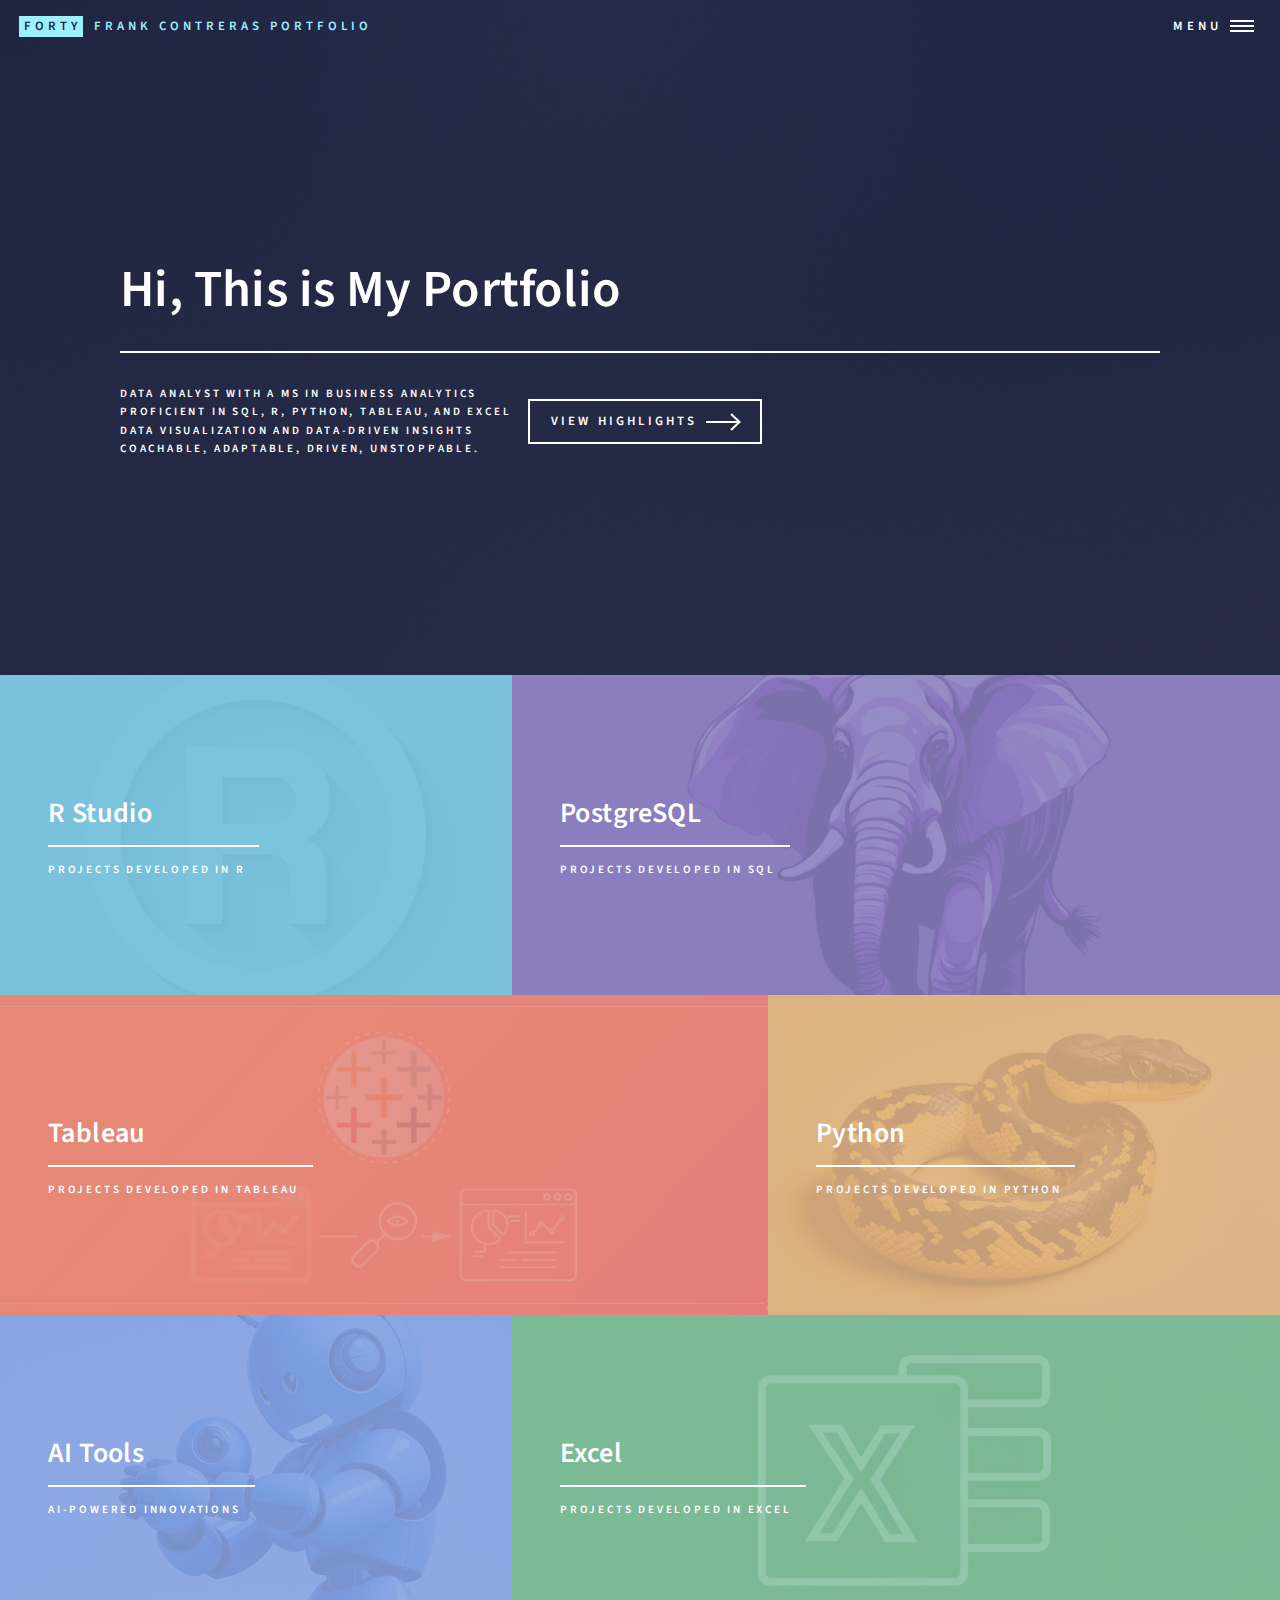
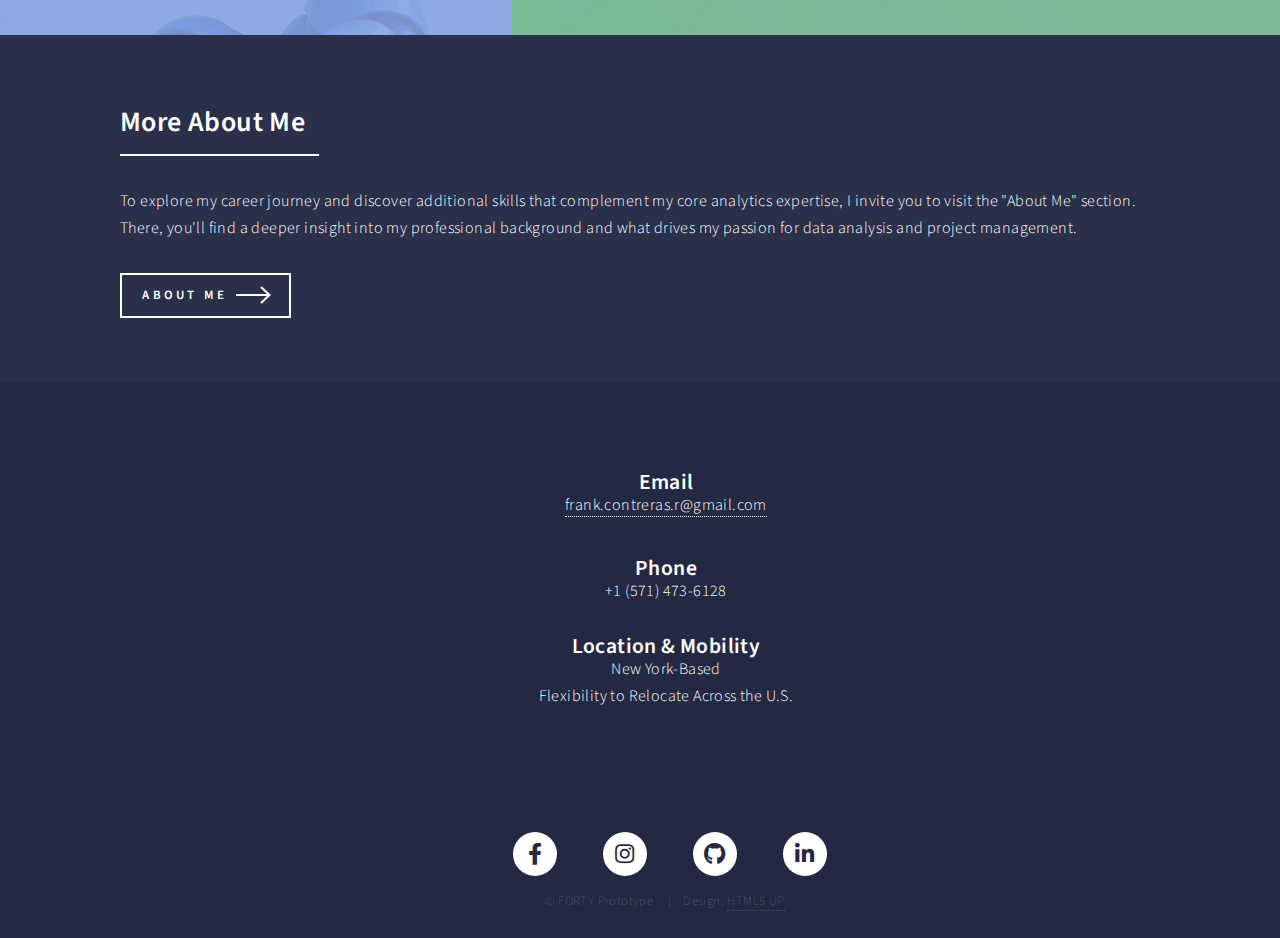
==== index.html @ 49989ccb "Add files via upload" ====
<!DOCTYPE HTML>
<!--
	Forty by HTML5 UP
	html5up.net | @ajlkn
	Free for personal and commercial use under the CCA 3.0 license (html5up.net/license)
-->
<html>
	<head>
		<title>Forty by HTML5 UP</title>
		<meta charset="utf-8" />
		<meta name="viewport" content="width=device-width, initial-scale=1, user-scalable=no" />
		<link rel="stylesheet" href="assets/css/main.css" />
		<noscript><link rel="stylesheet" href="assets/css/noscript.css" /></noscript>
	</head>
	<body class="is-preload">

		<!-- Wrapper -->
			<div id="wrapper">

				<!-- Header -->
					<header id="header" class="alt">
						<a href="index.html" class="logo"><strong>Forty</strong> <span>Frank Contreras Portfolio</span></a>
						<nav>
							<a href="#menu">Menu</a>
						</nav>
					</header>

				<!-- Menu -->
					<nav id="menu">
						<ul class="links">
							<li><a href="index.html">Home</a></li>
							<li><a href="generic.html">About Me</a></li>							
						</ul>
						<ul class="actions stacked">
							<li><a href="https://www.linkedin.com/in/frankcontrerasramos/details/certifications/" class="button primary fit">Explore Certifications</a></li>
							<li><a href="https://waykitech.com/" class="button fit">Consulting Services</a></li>
							
						</ul>
					</nav>

				<!-- Banner -->
					<section id="banner" class="major">
						<div class="inner">
							<header class="major">
								<h1>Hi, This is My Portfolio</h1>
							</header>
							<div class="content">
								<p> Data Analyst with a MS in Business Analytics<br />
									Proficient in SQL, R, Python, Tableau, and Excel<br />
									Data visualization and data-driven insights<br />
									Coachable, adaptable, driven, unstoppable.</p>
								<ul class="actions">
									<li><a href="#one" class="button next scrolly">View Highlights</a></li>
								</ul>
							</div>
						</div>
					</section>

				<!-- Main -->
					<div id="main">

						<!-- One -->
							<section id="one" class="tiles">
								
								<article>
									<span class="image">
										<img src="images/Rbanner.jpg" alt="" />
									</span>
									<header class="major">
										<h3><a href="landing.html" class="link">R Studio</a></h3>
										<p>Projects Developed in R</p>
									</header>
									
								</article>
								
								<article>
									<span class="image">
										<img src="images/Postgresql.jpg" alt="" />
									</span>
									<header class="major">
										<h3><a href="landing2.html" class="link">PostgreSQL</a></h3>
										<p>Projects Developed in SQL</p>
									</header>
									
								</article>
								<article>
									<span class="image">
										<img src="images/Tableau.jpg" alt="" />
									</span>
									<header class="major">
										<h3><a href="landing3.html" class="link">Tableau</a></h3>
										<p>Projects Developed in Tableau</p>
									</header>
									
								</article>
								<article>
									<span class="image">
										<img src="images/Python.jpg" alt="" />
									</span>
									<header class="major">
										<h3><a href="landing4.html" class="link">Python</a></h3>
										<p>Projects Developed in Python</p>
									</header>
									
								</article>
								<article>
									<span class="image">
										<img src="images/Ai.jpg" alt="" />
									</span>
									<header class="major">
										<h3><a href="landing5.html" class="link">AI Tools</a></h3>
										<p>AI-Powered Innovations</p>
									</header>
									
								</article>
								<article>
									<span class="image">
										<img src="images/Excel.jpg" alt="" />
									</span>
									<header class="major">
										<h3><a href="landing6.html" class="link">Excel</a></h3>
										<p>Projects Developed in Excel</p>
									</header>
									
								</article>
							</section>

						<!-- Two -->
							<section id="two">
								<div class="inner">
									<header class="major">
										<h2>More About Me</h2>
									</header>
									<p>To explore my career journey and discover additional skills that complement my core analytics expertise, I invite you to visit the "About Me" section. There, you'll find a deeper insight into my professional background and what drives my passion for data analysis and project management.</p>
									<ul class="actions">
										<li><a href="generic.html" class="button next">About Me</a></li>
									</ul>
								</div>
							</section>

					</div>

				<!-- Contact -->
				<section class="split-container">
					<div class="contact-section">
						<section>
							<div class="contact-method">
								<h3>Email</h3>
								<a href="https://mail.google.com/mail/u/0/?tab=rm&ogbl#inbox?compose=CllgCJZdBjcpvDpJVfNhsmKxRScvFkNspFSQgtRFnPgzQWhGccGJBnQRvLmhJVtBPKSPDkTdZDV"target="_blank" rel="noopener noreferrer">frank.contreras.r@gmail.com</a>
							</div>
							
						</section>
						<section>
							<div class="contact-method">
								<h3>Phone</h3>
								<span>+1 (571) 473-6128</span>
							</div>
						</section>
						<section>
							<div class="contact-method">
								<h3>Location & Mobility</h3>
								<span>New York-Based<br /> Flexibility to Relocate Across the U.S.</span>
							</div>
						</section>
																	
					</div>
					<div class="footer-section">
						<!-- Footer -->
						<footer id="footer">
							<div class="inner">
								<ul class="icons">
									<li><a href="https://www.facebook.com/frank.contreras.927/" class="icon brands alt fa-facebook-f"><span class="label">Facebook</span></a></li>
									<li><a href="https://www.instagram.com/frank.contreras.927/" class="icon brands alt fa-instagram"><span class="label">Instagram</span></a></li>
									<li><a href="https://github.com/FrankCoRa" class="icon brands alt fa-github"><span class="label">GitHub</span></a></li>
									<li><a href="https://www.linkedin.com/in/frankcontrerasramos/" class="icon brands alt fa-linkedin-in"><span class="label">LinkedIn</span></a></li>
								</ul>
								<ul class="copyright">
									<li>&copy; FORTY Prototype</li>
									<li style="margin-right: -50px;">Design: <a href="https://html5up.net">HTML5 UP</a></li>
								</ul>
								
							</div>
						</footer>
					</div>
					
					<style>/* Container for contact info */
						.contact-section {
							display: flex;
							flex-direction: column;   /* Stack the sections vertically */
							justify-content: center;  /* Center the content vertically */
							align-items: center;      /* Center the content horizontally */
							height: 50vh;            /* Full viewport height for vertical centering */
							text-align: center;       /* Center text inside the sections */
						}
						
						/* Each contact method should have space and be centered */
						.contact-method {
							margin-bottom: 40px; /* Space between each contact method */
						}
						
						/* Optional styling for links */
						.contact-method a {
							text-decoration: none; /* Remove underline from links */
							color: #ffffff;           /* Black text for links, you can customize */
						}
						
						.contact-method span, .contact-method h3 {
							display: block;
							margin: -8px 0; /* Add some space between title and content */
						}
						/* Flexbox container for the footer */
						#footer .inner {
							display: flex;
							flex-direction: column;
							align-items: center;   /* Center align all content */
							justify-content: center;
						}
					
						.icons {
							list-style: none;
							display: flex;
							justify-content: center;   /* Ensure horizontal centering */
							align-items: center;       /* Ensure vertical alignment */
							gap: 30px;                 /* Adjust spacing between icons */
							padding: 0;
							margin: 0px auto;         /* Center horizontally within the container */
							position: relative;        /* Position the icons relative to its container */
							left: 30px;                /* Shift the icons 20px to the right */
						}		

						/* Individual list items (icons) */
						.icons li {
							display: inline-block;
							text-align: center;        /* Center the content inside each list item */
						}

						/* Styling for icons */
						.icons .icon {
							font-size: 22px;           /* Increase the icon size if desired */
						}
					
						/* Optional: Adjust the size of the entire footer section */
						.footer-section {
							text-align: center;
							padding: 0px 0;
							background-color: #242943; /* Optional: Add background color */
						}
					
						/* Styling for copyright text */
						.copyright {
							margin-top: 15px;
						}
					
						/* General reset for margins and padding */
						h3, a, span {
							margin: 0;
							padding: 0;
						}
					</style>
				</section>	
				
				
				

			</div>

		<!-- Scripts -->
			<script src="assets/js/jquery.min.js"></script>
			<script src="assets/js/jquery.scrolly.min.js"></script>
			<script src="assets/js/jquery.scrollex.min.js"></script>
			<script src="assets/js/browser.min.js"></script>
			<script src="assets/js/breakpoints.min.js"></script>
			<script src="assets/js/util.js"></script>
			<script src="assets/js/main.js"></script>

	</body>
</html>
---- assets/css/main.css ----
@import url(fontawesome-all.min.css);
@import url("https://fonts.googleapis.com/css?family=Source+Sans+Pro:300,300italic,600,600italic");

/*
	Forty by HTML5 UP
	html5up.net | @ajlkn
	Free for personal and commercial use under the CCA 3.0 license (html5up.net/license)
*/

html, body, div, span, applet, object,
iframe, h1, h2, h3, h4, h5, h6, p, blockquote,
pre, a, abbr, acronym, address, big, cite,
code, del, dfn, em, img, ins, kbd, q, s, samp,
small, strike, strong, sub, sup, tt, var, b,
u, i, center, dl, dt, dd, ol, ul, li, fieldset,
form, label, legend, table, caption, tbody,
tfoot, thead, tr, th, td, article, aside,
canvas, details, embed, figure, figcaption,
footer, header, hgroup, menu, nav, output, ruby,
section, summary, time, mark, audio, video {
	margin: 0;
	padding: 0;
	border: 0;
	font-size: 100%;
	font: inherit;
	vertical-align: baseline;}

article, aside, details, figcaption, figure,
footer, header, hgroup, menu, nav, section {
	display: block;}

body {
	line-height: 1;
}

ol, ul {
	list-style: none;
}

blockquote, q {
	quotes: none;
}

	blockquote:before, blockquote:after, q:before, q:after {
		content: '';
		content: none;
	}

table {
	border-collapse: collapse;
	border-spacing: 0;
}

body {
	-webkit-text-size-adjust: none;
}

mark {
	background-color: transparent;
	color: inherit;
}

input::-moz-focus-inner {
	border: 0;
	padding: 0;
}

input, select, textarea {
	-moz-appearance: none;
	-webkit-appearance: none;
	-ms-appearance: none;
	appearance: none;
}

/* Basic */

	@-ms-viewport {
		width: device-width;
	}

	body {
		-ms-overflow-style: scrollbar;
	}

	@media screen and (max-width: 480px) {

		html, body {
			min-width: 320px;
		}

	}

	html {
		box-sizing: border-box;
	}

	*, *:before, *:after {
		box-sizing: inherit;
	}

	body {
		background: #242943;
	}

		body.is-preload *, body.is-preload *:before, body.is-preload *:after {
			-moz-animation: none !important;
			-webkit-animation: none !important;
			-ms-animation: none !important;
			animation: none !important;
			-moz-transition: none !important;
			-webkit-transition: none !important;
			-ms-transition: none !important;
			transition: none !important;
		}

/* Type */

	body, input, select, textarea {
		color: #ffffff;
		font-family: "Source Sans Pro", Helvetica, sans-serif;
		font-size: 17pt;
		font-weight: 300;
		letter-spacing: 0.025em;
		line-height: 1.65;
	}

		@media screen and (max-width: 1680px) {

			body, input, select, textarea {
				font-size: 14pt;
			}

		}

		@media screen and (max-width: 1280px) {

			body, input, select, textarea {
				font-size: 12pt;
			}

		}

		@media screen and (max-width: 360px) {

			body, input, select, textarea {
				font-size: 11pt;
			}

		}

	a {
		-moz-transition: color 0.2s ease-in-out, border-bottom-color 0.2s ease-in-out;
		-webkit-transition: color 0.2s ease-in-out, border-bottom-color 0.2s ease-in-out;
		-ms-transition: color 0.2s ease-in-out, border-bottom-color 0.2s ease-in-out;
		transition: color 0.2s ease-in-out, border-bottom-color 0.2s ease-in-out;
		border-bottom: dotted 1px;
		color: inherit;
		text-decoration: none;
	}

		a:hover {
			border-bottom-color: transparent;
			color: #9bf1ff !important;
		}

		a:active {
			color: #53e3fb !important;
		}

	strong, b {
		color: #ffffff;
		font-weight: 600;
	}

	em, i {
		font-style: italic;
	}

	p {
		margin: 0 0 2em 0;
	}

	h1, h2, h3, h4, h5, h6 {
		color: #ffffff;
		font-weight: 600;
		line-height: 1.65;
		margin: 0 0 1em 0;
	}

		h1 a, h2 a, h3 a, h4 a, h5 a, h6 a {
			color: inherit;
			border-bottom: 0;
		}

	h1 {
		font-size: 2.5em;
	}

	h2 {
		font-size: 1.75em;
	}

	h3 {
		font-size: 1.35em;
	}

	h4 {
		font-size: 1.1em;
	}

	h5 {
		font-size: 0.9em;
	}

	h6 {
		font-size: 0.7em;
	}

	@media screen and (max-width: 736px) {

		h1 {
			font-size: 2em;
		}

		h2 {
			font-size: 1.5em;
		}

		h3 {
			font-size: 1.25em;
		}

	}

	sub {
		font-size: 0.8em;
		position: relative;
		top: 0.5em;
	}

	sup {
		font-size: 0.8em;
		position: relative;
		top: -0.5em;
	}

	blockquote {
		border-left: solid 4px rgba(212, 212, 255, 0.1);
		font-style: italic;
		margin: 0 0 2em 0;
		padding: 0.5em 0 0.5em 2em;
	}

	code {
		background: rgba(212, 212, 255, 0.035);
		font-family: "Courier New", monospace;
		font-size: 0.9em;
		margin: 0 0.25em;
		padding: 0.25em 0.65em;
	}

	pre {
		-webkit-overflow-scrolling: touch;
		font-family: "Courier New", monospace;
		font-size: 0.9em;
		margin: 0 0 2em 0;
	}

		pre code {
			display: block;
			line-height: 1.75;
			padding: 1em 1.5em;
			overflow-x: auto;
		}

	hr {
		border: 0;
		border-bottom: solid 1px rgba(212, 212, 255, 0.1);
		margin: 2em 0;
	}

		hr.major {
			margin: 3em 0;
		}

	.align-left {
		text-align: left;
	}

	.align-center {
		text-align: center;
	}

	.align-right {
		text-align: right;
	}

/* Row */

	.row {
		display: flex;
		flex-wrap: wrap;
		box-sizing: border-box;
		align-items: stretch;
	}

		.row > * {
			box-sizing: border-box;
		}

		.row.gtr-uniform > * > :last-child {
			margin-bottom: 0;
		}

		.row.aln-left {
			justify-content: flex-start;
		}

		.row.aln-center {
			justify-content: center;
		}

		.row.aln-right {
			justify-content: flex-end;
		}

		.row.aln-top {
			align-items: flex-start;
		}

		.row.aln-middle {
			align-items: center;
		}

		.row.aln-bottom {
			align-items: flex-end;
		}

		.row > .imp {
			order: -1;
		}

		.row > .col-1 {
			width: 8.33333%;
		}

		.row > .off-1 {
			margin-left: 8.33333%;
		}

		.row > .col-2 {
			width: 16.66667%;
		}

		.row > .off-2 {
			margin-left: 16.66667%;
		}

		.row > .col-3 {
			width: 25%;
		}

		.row > .off-3 {
			margin-left: 25%;
		}

		.row > .col-4 {
			width: 33.33333%;
		}

		.row > .off-4 {
			margin-left: 33.33333%;
		}

		.row > .col-5 {
			width: 41.66667%;
		}

		.row > .off-5 {
			margin-left: 41.66667%;
		}

		.row > .col-6 {
			width: 50%;
		}

		.row > .off-6 {
			margin-left: 50%;
		}

		.row > .col-7 {
			width: 58.33333%;
		}

		.row > .off-7 {
			margin-left: 58.33333%;
		}

		.row > .col-8 {
			width: 66.66667%;
		}

		.row > .off-8 {
			margin-left: 66.66667%;
		}

		.row > .col-9 {
			width: 75%;
		}

		.row > .off-9 {
			margin-left: 75%;
		}

		.row > .col-10 {
			width: 83.33333%;
		}

		.row > .off-10 {
			margin-left: 83.33333%;
		}

		.row > .col-11 {
			width: 91.66667%;
		}

		.row > .off-11 {
			margin-left: 91.66667%;
		}

		.row > .col-12 {
			width: 100%;
		}

		.row > .off-12 {
			margin-left: 100%;
		}

		.row.gtr-0 {
			margin-top: 0;
			margin-left: 0em;
		}

			.row.gtr-0 > * {
				padding: 0 0 0 0em;
			}

			.row.gtr-0.gtr-uniform {
				margin-top: 0em;
			}

				.row.gtr-0.gtr-uniform > * {
					padding-top: 0em;
				}

		.row.gtr-25 {
			margin-top: 0;
			margin-left: -0.5em;
		}

			.row.gtr-25 > * {
				padding: 0 0 0 0.5em;
			}

			.row.gtr-25.gtr-uniform {
				margin-top: -0.5em;
			}

				.row.gtr-25.gtr-uniform > * {
					padding-top: 0.5em;
				}

		.row.gtr-50 {
			margin-top: 0;
			margin-left: -1em;
		}

			.row.gtr-50 > * {
				padding: 0 0 0 1em;
			}

			.row.gtr-50.gtr-uniform {
				margin-top: -1em;
			}

				.row.gtr-50.gtr-uniform > * {
					padding-top: 1em;
				}

		.row {
			margin-top: 0;
			margin-left: -2em;
		}

			.row > * {
				padding: 0 0 0 2em;
			}

			.row.gtr-uniform {
				margin-top: -2em;
			}

				.row.gtr-uniform > * {
					padding-top: 2em;
				}

		.row.gtr-150 {
			margin-top: 0;
			margin-left: -3em;
		}

			.row.gtr-150 > * {
				padding: 0 0 0 3em;
			}

			.row.gtr-150.gtr-uniform {
				margin-top: -3em;
			}

				.row.gtr-150.gtr-uniform > * {
					padding-top: 3em;
				}

		.row.gtr-200 {
			margin-top: 0;
			margin-left: -4em;
		}

			.row.gtr-200 > * {
				padding: 0 0 0 4em;
			}

			.row.gtr-200.gtr-uniform {
				margin-top: -4em;
			}

				.row.gtr-200.gtr-uniform > * {
					padding-top: 4em;
				}

		@media screen and (max-width: 1680px) {

			.row {
				display: flex;
				flex-wrap: wrap;
				box-sizing: border-box;
				align-items: stretch;
			}

				.row > * {
					box-sizing: border-box;
				}

				.row.gtr-uniform > * > :last-child {
					margin-bottom: 0;
				}

				.row.aln-left {
					justify-content: flex-start;
				}

				.row.aln-center {
					justify-content: center;
				}

				.row.aln-right {
					justify-content: flex-end;
				}

				.row.aln-top {
					align-items: flex-start;
				}

				.row.aln-middle {
					align-items: center;
				}

				.row.aln-bottom {
					align-items: flex-end;
				}

				.row > .imp-xlarge {
					order: -1;
				}

				.row > .col-1-xlarge {
					width: 8.33333%;
				}

				.row > .off-1-xlarge {
					margin-left: 8.33333%;
				}

				.row > .col-2-xlarge {
					width: 16.66667%;
				}

				.row > .off-2-xlarge {
					margin-left: 16.66667%;
				}

				.row > .col-3-xlarge {
					width: 25%;
				}

				.row > .off-3-xlarge {
					margin-left: 25%;
				}

				.row > .col-4-xlarge {
					width: 33.33333%;
				}

				.row > .off-4-xlarge {
					margin-left: 33.33333%;
				}

				.row > .col-5-xlarge {
					width: 41.66667%;
				}

				.row > .off-5-xlarge {
					margin-left: 41.66667%;
				}

				.row > .col-6-xlarge {
					width: 50%;
				}

				.row > .off-6-xlarge {
					margin-left: 50%;
				}

				.row > .col-7-xlarge {
					width: 58.33333%;
				}

				.row > .off-7-xlarge {
					margin-left: 58.33333%;
				}

				.row > .col-8-xlarge {
					width: 66.66667%;
				}

				.row > .off-8-xlarge {
					margin-left: 66.66667%;
				}

				.row > .col-9-xlarge {
					width: 75%;
				}

				.row > .off-9-xlarge {
					margin-left: 75%;
				}

				.row > .col-10-xlarge {
					width: 83.33333%;
				}

				.row > .off-10-xlarge {
					margin-left: 83.33333%;
				}

				.row > .col-11-xlarge {
					width: 91.66667%;
				}

				.row > .off-11-xlarge {
					margin-left: 91.66667%;
				}

				.row > .col-12-xlarge {
					width: 100%;
				}

				.row > .off-12-xlarge {
					margin-left: 100%;
				}

				.row.gtr-0 {
					margin-top: 0;
					margin-left: 0em;
				}

					.row.gtr-0 > * {
						padding: 0 0 0 0em;
					}

					.row.gtr-0.gtr-uniform {
						margin-top: 0em;
					}

						.row.gtr-0.gtr-uniform > * {
							padding-top: 0em;
						}

				.row.gtr-25 {
					margin-top: 0;
					margin-left: -0.5em;
				}

					.row.gtr-25 > * {
						padding: 0 0 0 0.5em;
					}

					.row.gtr-25.gtr-uniform {
						margin-top: -0.5em;
					}

						.row.gtr-25.gtr-uniform > * {
							padding-top: 0.5em;
						}

				.row.gtr-50 {
					margin-top: 0;
					margin-left: -1em;
				}

					.row.gtr-50 > * {
						padding: 0 0 0 1em;
					}

					.row.gtr-50.gtr-uniform {
						margin-top: -1em;
					}

						.row.gtr-50.gtr-uniform > * {
							padding-top: 1em;
						}

				.row {
					margin-top: 0;
					margin-left: -2em;
				}

					.row > * {
						padding: 0 0 0 2em;
					}

					.row.gtr-uniform {
						margin-top: -2em;
					}

						.row.gtr-uniform > * {
							padding-top: 2em;
						}

				.row.gtr-150 {
					margin-top: 0;
					margin-left: -3em;
				}

					.row.gtr-150 > * {
						padding: 0 0 0 3em;
					}

					.row.gtr-150.gtr-uniform {
						margin-top: -3em;
					}

						.row.gtr-150.gtr-uniform > * {
							padding-top: 3em;
						}

				.row.gtr-200 {
					margin-top: 0;
					margin-left: -4em;
				}

					.row.gtr-200 > * {
						padding: 0 0 0 4em;
					}

					.row.gtr-200.gtr-uniform {
						margin-top: -4em;
					}

						.row.gtr-200.gtr-uniform > * {
							padding-top: 4em;
						}

		}

		@media screen and (max-width: 1280px) {

			.row {
				display: flex;
				flex-wrap: wrap;
				box-sizing: border-box;
				align-items: stretch;
			}

				.row > * {
					box-sizing: border-box;
				}

				.row.gtr-uniform > * > :last-child {
					margin-bottom: 0;
				}

				.row.aln-left {
					justify-content: flex-start;
				}

				.row.aln-center {
					justify-content: center;
				}

				.row.aln-right {
					justify-content: flex-end;
				}

				.row.aln-top {
					align-items: flex-start;
				}

				.row.aln-middle {
					align-items: center;
				}

				.row.aln-bottom {
					align-items: flex-end;
				}

				.row > .imp-large {
					order: -1;
				}

				.row > .col-1-large {
					width: 8.33333%;
				}

				.row > .off-1-large {
					margin-left: 8.33333%;
				}

				.row > .col-2-large {
					width: 16.66667%;
				}

				.row > .off-2-large {
					margin-left: 16.66667%;
				}

				.row > .col-3-large {
					width: 25%;
				}

				.row > .off-3-large {
					margin-left: 25%;
				}

				.row > .col-4-large {
					width: 33.33333%;
				}

				.row > .off-4-large {
					margin-left: 33.33333%;
				}

				.row > .col-5-large {
					width: 41.66667%;
				}

				.row > .off-5-large {
					margin-left: 41.66667%;
				}

				.row > .col-6-large {
					width: 50%;
				}

				.row > .off-6-large {
					margin-left: 50%;
				}

				.row > .col-7-large {
					width: 58.33333%;
				}

				.row > .off-7-large {
					margin-left: 58.33333%;
				}

				.row > .col-8-large {
					width: 66.66667%;
				}

				.row > .off-8-large {
					margin-left: 66.66667%;
				}

				.row > .col-9-large {
					width: 75%;
				}

				.row > .off-9-large {
					margin-left: 75%;
				}

				.row > .col-10-large {
					width: 83.33333%;
				}

				.row > .off-10-large {
					margin-left: 83.33333%;
				}

				.row > .col-11-large {
					width: 91.66667%;
				}

				.row > .off-11-large {
					margin-left: 91.66667%;
				}

				.row > .col-12-large {
					width: 100%;
				}

				.row > .off-12-large {
					margin-left: 100%;
				}

				.row.gtr-0 {
					margin-top: 0;
					margin-left: 0em;
				}

					.row.gtr-0 > * {
						padding: 0 0 0 0em;
					}

					.row.gtr-0.gtr-uniform {
						margin-top: 0em;
					}

						.row.gtr-0.gtr-uniform > * {
							padding-top: 0em;
						}

				.row.gtr-25 {
					margin-top: 0;
					margin-left: -0.375em;
				}

					.row.gtr-25 > * {
						padding: 0 0 0 0.375em;
					}

					.row.gtr-25.gtr-uniform {
						margin-top: -0.375em;
					}

						.row.gtr-25.gtr-uniform > * {
							padding-top: 0.375em;
						}

				.row.gtr-50 {
					margin-top: 0;
					margin-left: -0.75em;
				}

					.row.gtr-50 > * {
						padding: 0 0 0 0.75em;
					}

					.row.gtr-50.gtr-uniform {
						margin-top: -0.75em;
					}

						.row.gtr-50.gtr-uniform > * {
							padding-top: 0.75em;
						}

				.row {
					margin-top: 0;
					margin-left: -1.5em;
				}

					.row > * {
						padding: 0 0 0 1.5em;
					}

					.row.gtr-uniform {
						margin-top: -1.5em;
					}

						.row.gtr-uniform > * {
							padding-top: 1.5em;
						}

				.row.gtr-150 {
					margin-top: 0;
					margin-left: -2.25em;
				}

					.row.gtr-150 > * {
						padding: 0 0 0 2.25em;
					}

					.row.gtr-150.gtr-uniform {
						margin-top: -2.25em;
					}

						.row.gtr-150.gtr-uniform > * {
							padding-top: 2.25em;
						}

				.row.gtr-200 {
					margin-top: 0;
					margin-left: -3em;
				}

					.row.gtr-200 > * {
						padding: 0 0 0 3em;
					}

					.row.gtr-200.gtr-uniform {
						margin-top: -3em;
					}

						.row.gtr-200.gtr-uniform > * {
							padding-top: 3em;
						}

		}

		@media screen and (max-width: 980px) {

			.row {
				display: flex;
				flex-wrap: wrap;
				box-sizing: border-box;
				align-items: stretch;
			}

				.row > * {
					box-sizing: border-box;
				}

				.row.gtr-uniform > * > :last-child {
					margin-bottom: 0;
				}

				.row.aln-left {
					justify-content: flex-start;
				}

				.row.aln-center {
					justify-content: center;
				}

				.row.aln-right {
					justify-content: flex-end;
				}

				.row.aln-top {
					align-items: flex-start;
				}

				.row.aln-middle {
					align-items: center;
				}

				.row.aln-bottom {
					align-items: flex-end;
				}

				.row > .imp-medium {
					order: -1;
				}

				.row > .col-1-medium {
					width: 8.33333%;
				}

				.row > .off-1-medium {
					margin-left: 8.33333%;
				}

				.row > .col-2-medium {
					width: 16.66667%;
				}

				.row > .off-2-medium {
					margin-left: 16.66667%;
				}

				.row > .col-3-medium {
					width: 25%;
				}

				.row > .off-3-medium {
					margin-left: 25%;
				}

				.row > .col-4-medium {
					width: 33.33333%;
				}

				.row > .off-4-medium {
					margin-left: 33.33333%;
				}

				.row > .col-5-medium {
					width: 41.66667%;
				}

				.row > .off-5-medium {
					margin-left: 41.66667%;
				}

				.row > .col-6-medium {
					width: 50%;
				}

				.row > .off-6-medium {
					margin-left: 50%;
				}

				.row > .col-7-medium {
					width: 58.33333%;
				}

				.row > .off-7-medium {
					margin-left: 58.33333%;
				}

				.row > .col-8-medium {
					width: 66.66667%;
				}

				.row > .off-8-medium {
					margin-left: 66.66667%;
				}

				.row > .col-9-medium {
					width: 75%;
				}

				.row > .off-9-medium {
					margin-left: 75%;
				}

				.row > .col-10-medium {
					width: 83.33333%;
				}

				.row > .off-10-medium {
					margin-left: 83.33333%;
				}

				.row > .col-11-medium {
					width: 91.66667%;
				}

				.row > .off-11-medium {
					margin-left: 91.66667%;
				}

				.row > .col-12-medium {
					width: 100%;
				}

				.row > .off-12-medium {
					margin-left: 100%;
				}

				.row.gtr-0 {
					margin-top: 0;
					margin-left: 0em;
				}

					.row.gtr-0 > * {
						padding: 0 0 0 0em;
					}

					.row.gtr-0.gtr-uniform {
						margin-top: 0em;
					}

						.row.gtr-0.gtr-uniform > * {
							padding-top: 0em;
						}

				.row.gtr-25 {
					margin-top: 0;
					margin-left: -0.375em;
				}

					.row.gtr-25 > * {
						padding: 0 0 0 0.375em;
					}

					.row.gtr-25.gtr-uniform {
						margin-top: -0.375em;
					}

						.row.gtr-25.gtr-uniform > * {
							padding-top: 0.375em;
						}

				.row.gtr-50 {
					margin-top: 0;
					margin-left: -0.75em;
				}

					.row.gtr-50 > * {
						padding: 0 0 0 0.75em;
					}

					.row.gtr-50.gtr-uniform {
						margin-top: -0.75em;
					}

						.row.gtr-50.gtr-uniform > * {
							padding-top: 0.75em;
						}

				.row {
					margin-top: 0;
					margin-left: -1.5em;
				}

					.row > * {
						padding: 0 0 0 1.5em;
					}

					.row.gtr-uniform {
						margin-top: -1.5em;
					}

						.row.gtr-uniform > * {
							padding-top: 1.5em;
						}

				.row.gtr-150 {
					margin-top: 0;
					margin-left: -2.25em;
				}

					.row.gtr-150 > * {
						padding: 0 0 0 2.25em;
					}

					.row.gtr-150.gtr-uniform {
						margin-top: -2.25em;
					}

						.row.gtr-150.gtr-uniform > * {
							padding-top: 2.25em;
						}

				.row.gtr-200 {
					margin-top: 0;
					margin-left: -3em;
				}

					.row.gtr-200 > * {
						padding: 0 0 0 3em;
					}

					.row.gtr-200.gtr-uniform {
						margin-top: -3em;
					}

						.row.gtr-200.gtr-uniform > * {
							padding-top: 3em;
						}

		}

		@media screen and (max-width: 736px) {

			.row {
				display: flex;
				flex-wrap: wrap;
				box-sizing: border-box;
				align-items: stretch;
			}

				.row > * {
					box-sizing: border-box;
				}

				.row.gtr-uniform > * > :last-child {
					margin-bottom: 0;
				}

				.row.aln-left {
					justify-content: flex-start;
				}

				.row.aln-center {
					justify-content: center;
				}

				.row.aln-right {
					justify-content: flex-end;
				}

				.row.aln-top {
					align-items: flex-start;
				}

				.row.aln-middle {
					align-items: center;
				}

				.row.aln-bottom {
					align-items: flex-end;
				}

				.row > .imp-small {
					order: -1;
				}

				.row > .col-1-small {
					width: 8.33333%;
				}

				.row > .off-1-small {
					margin-left: 8.33333%;
				}

				.row > .col-2-small {
					width: 16.66667%;
				}

				.row > .off-2-small {
					margin-left: 16.66667%;
				}

				.row > .col-3-small {
					width: 25%;
				}

				.row > .off-3-small {
					margin-left: 25%;
				}

				.row > .col-4-small {
					width: 33.33333%;
				}

				.row > .off-4-small {
					margin-left: 33.33333%;
				}

				.row > .col-5-small {
					width: 41.66667%;
				}

				.row > .off-5-small {
					margin-left: 41.66667%;
				}

				.row > .col-6-small {
					width: 50%;
				}

				.row > .off-6-small {
					margin-left: 50%;
				}

				.row > .col-7-small {
					width: 58.33333%;
				}

				.row > .off-7-small {
					margin-left: 58.33333%;
				}

				.row > .col-8-small {
					width: 66.66667%;
				}

				.row > .off-8-small {
					margin-left: 66.66667%;
				}

				.row > .col-9-small {
					width: 75%;
				}

				.row > .off-9-small {
					margin-left: 75%;
				}

				.row > .col-10-small {
					width: 83.33333%;
				}

				.row > .off-10-small {
					margin-left: 83.33333%;
				}

				.row > .col-11-small {
					width: 91.66667%;
				}

				.row > .off-11-small {
					margin-left: 91.66667%;
				}

				.row > .col-12-small {
					width: 100%;
				}

				.row > .off-12-small {
					margin-left: 100%;
				}

				.row.gtr-0 {
					margin-top: 0;
					margin-left: 0em;
				}

					.row.gtr-0 > * {
						padding: 0 0 0 0em;
					}

					.row.gtr-0.gtr-uniform {
						margin-top: 0em;
					}

						.row.gtr-0.gtr-uniform > * {
							padding-top: 0em;
						}

				.row.gtr-25 {
					margin-top: 0;
					margin-left: -0.3125em;
				}

					.row.gtr-25 > * {
						padding: 0 0 0 0.3125em;
					}

					.row.gtr-25.gtr-uniform {
						margin-top: -0.3125em;
					}

						.row.gtr-25.gtr-uniform > * {
							padding-top: 0.3125em;
						}

				.row.gtr-50 {
					margin-top: 0;
					margin-left: -0.625em;
				}

					.row.gtr-50 > * {
						padding: 0 0 0 0.625em;
					}

					.row.gtr-50.gtr-uniform {
						margin-top: -0.625em;
					}

						.row.gtr-50.gtr-uniform > * {
							padding-top: 0.625em;
						}

				.row {
					margin-top: 0;
					margin-left: -1.25em;
				}

					.row > * {
						padding: 0 0 0 1.25em;
					}

					.row.gtr-uniform {
						margin-top: -1.25em;
					}

						.row.gtr-uniform > * {
							padding-top: 1.25em;
						}

				.row.gtr-150 {
					margin-top: 0;
					margin-left: -1.875em;
				}

					.row.gtr-150 > * {
						padding: 0 0 0 1.875em;
					}

					.row.gtr-150.gtr-uniform {
						margin-top: -1.875em;
					}

						.row.gtr-150.gtr-uniform > * {
							padding-top: 1.875em;
						}

				.row.gtr-200 {
					margin-top: 0;
					margin-left: -2.5em;
				}

					.row.gtr-200 > * {
						padding: 0 0 0 2.5em;
					}

					.row.gtr-200.gtr-uniform {
						margin-top: -2.5em;
					}

						.row.gtr-200.gtr-uniform > * {
							padding-top: 2.5em;
						}

		}

		@media screen and (max-width: 480px) {

			.row {
				display: flex;
				flex-wrap: wrap;
				box-sizing: border-box;
				align-items: stretch;
			}

				.row > * {
					box-sizing: border-box;
				}

				.row.gtr-uniform > * > :last-child {
					margin-bottom: 0;
				}

				.row.aln-left {
					justify-content: flex-start;
				}

				.row.aln-center {
					justify-content: center;
				}

				.row.aln-right {
					justify-content: flex-end;
				}

				.row.aln-top {
					align-items: flex-start;
				}

				.row.aln-middle {
					align-items: center;
				}

				.row.aln-bottom {
					align-items: flex-end;
				}

				.row > .imp-xsmall {
					order: -1;
				}

				.row > .col-1-xsmall {
					width: 8.33333%;
				}

				.row > .off-1-xsmall {
					margin-left: 8.33333%;
				}

				.row > .col-2-xsmall {
					width: 16.66667%;
				}

				.row > .off-2-xsmall {
					margin-left: 16.66667%;
				}

				.row > .col-3-xsmall {
					width: 25%;
				}

				.row > .off-3-xsmall {
					margin-left: 25%;
				}

				.row > .col-4-xsmall {
					width: 33.33333%;
				}

				.row > .off-4-xsmall {
					margin-left: 33.33333%;
				}

				.row > .col-5-xsmall {
					width: 41.66667%;
				}

				.row > .off-5-xsmall {
					margin-left: 41.66667%;
				}

				.row > .col-6-xsmall {
					width: 50%;
				}

				.row > .off-6-xsmall {
					margin-left: 50%;
				}

				.row > .col-7-xsmall {
					width: 58.33333%;
				}

				.row > .off-7-xsmall {
					margin-left: 58.33333%;
				}

				.row > .col-8-xsmall {
					width: 66.66667%;
				}

				.row > .off-8-xsmall {
					margin-left: 66.66667%;
				}

				.row > .col-9-xsmall {
					width: 75%;
				}

				.row > .off-9-xsmall {
					margin-left: 75%;
				}

				.row > .col-10-xsmall {
					width: 83.33333%;
				}

				.row > .off-10-xsmall {
					margin-left: 83.33333%;
				}

				.row > .col-11-xsmall {
					width: 91.66667%;
				}

				.row > .off-11-xsmall {
					margin-left: 91.66667%;
				}

				.row > .col-12-xsmall {
					width: 100%;
				}

				.row > .off-12-xsmall {
					margin-left: 100%;
				}

				.row.gtr-0 {
					margin-top: 0;
					margin-left: 0em;
				}

					.row.gtr-0 > * {
						padding: 0 0 0 0em;
					}

					.row.gtr-0.gtr-uniform {
						margin-top: 0em;
					}

						.row.gtr-0.gtr-uniform > * {
							padding-top: 0em;
						}

				.row.gtr-25 {
					margin-top: 0;
					margin-left: -0.3125em;
				}

					.row.gtr-25 > * {
						padding: 0 0 0 0.3125em;
					}

					.row.gtr-25.gtr-uniform {
						margin-top: -0.3125em;
					}

						.row.gtr-25.gtr-uniform > * {
							padding-top: 0.3125em;
						}

				.row.gtr-50 {
					margin-top: 0;
					margin-left: -0.625em;
				}

					.row.gtr-50 > * {
						padding: 0 0 0 0.625em;
					}

					.row.gtr-50.gtr-uniform {
						margin-top: -0.625em;
					}

						.row.gtr-50.gtr-uniform > * {
							padding-top: 0.625em;
						}

				.row {
					margin-top: 0;
					margin-left: -1.25em;
				}

					.row > * {
						padding: 0 0 0 1.25em;
					}

					.row.gtr-uniform {
						margin-top: -1.25em;
					}

						.row.gtr-uniform > * {
							padding-top: 1.25em;
						}

				.row.gtr-150 {
					margin-top: 0;
					margin-left: -1.875em;
				}

					.row.gtr-150 > * {
						padding: 0 0 0 1.875em;
					}

					.row.gtr-150.gtr-uniform {
						margin-top: -1.875em;
					}

						.row.gtr-150.gtr-uniform > * {
							padding-top: 1.875em;
						}

				.row.gtr-200 {
					margin-top: 0;
					margin-left: -2.5em;
				}

					.row.gtr-200 > * {
						padding: 0 0 0 2.5em;
					}

					.row.gtr-200.gtr-uniform {
						margin-top: -2.5em;
					}

						.row.gtr-200.gtr-uniform > * {
							padding-top: 2.5em;
						}

		}

/* Section/Article */

	section.special, article.special {
		text-align: center;
	}

	header.major {
		width: -moz-max-content;
		width: -webkit-max-content;
		width: -ms-max-content;
		width: max-content;
		margin-bottom: 2em;
	}

		header.major > :first-child {
			margin-bottom: 0;
			width: calc(100% + 0.5em);
		}

			header.major > :first-child:after {
				content: '';
				background-color: #ffffff;
				display: block;
				height: 2px;
				margin: 0.325em 0 0.5em 0;
				width: 100%;
			}

		header.major > p {
			font-size: 0.7em;
			font-weight: 600;
			letter-spacing: 0.25em;
			margin-bottom: 0;
			text-transform: uppercase;
		}

		body.is-ie header.major > :first-child:after {
			max-width: 9em;
		}

		body.is-ie header.major > h1:after {
			max-width: 100% !important;
		}

	@media screen and (max-width: 736px) {

		header.major > p br {
			display: none;
		}

	}

/* Form */

	form {
		margin: 0 0 2em 0;
	}

		form > :last-child {
			margin-bottom: 0;
		}

		form > .fields {
			display: -moz-flex;
			display: -webkit-flex;
			display: -ms-flex;
			display: flex;
			-moz-flex-wrap: wrap;
			-webkit-flex-wrap: wrap;
			-ms-flex-wrap: wrap;
			flex-wrap: wrap;
			width: calc(100% + 3em);
			margin: -1.5em 0 2em -1.5em;
		}

			form > .fields > .field {
				-moz-flex-grow: 0;
				-webkit-flex-grow: 0;
				-ms-flex-grow: 0;
				flex-grow: 0;
				-moz-flex-shrink: 0;
				-webkit-flex-shrink: 0;
				-ms-flex-shrink: 0;
				flex-shrink: 0;
				padding: 1.5em 0 0 1.5em;
				width: calc(100% - 1.5em);
			}

				form > .fields > .field.half {
					width: calc(50% - 0.75em);
				}

				form > .fields > .field.third {
					width: calc(100%/3 - 0.5em);
				}

				form > .fields > .field.quarter {
					width: calc(25% - 0.375em);
				}

		@media screen and (max-width: 480px) {

			form > .fields {
				width: calc(100% + 3em);
				margin: -1.5em 0 2em -1.5em;
			}

				form > .fields > .field {
					padding: 1.5em 0 0 1.5em;
					width: calc(100% - 1.5em);
				}

					form > .fields > .field.half {
						width: calc(100% - 1.5em);
					}

					form > .fields > .field.third {
						width: calc(100% - 1.5em);
					}

					form > .fields > .field.quarter {
						width: calc(100% - 1.5em);
					}

		}

	label {
		color: #ffffff;
		display: block;
		font-size: 0.8em;
		font-weight: 600;
		letter-spacing: 0.25em;
		margin: 0 0 1em 0;
		text-transform: uppercase;
	}

	input[type="text"],
	input[type="password"],
	input[type="email"],
	input[type="tel"],
	input[type="search"],
	input[type="url"],
	select,
	textarea {
		-moz-appearance: none;
		-webkit-appearance: none;
		-ms-appearance: none;
		appearance: none;
		background: rgba(212, 212, 255, 0.035);
		border: none;
		border-radius: 0;
		color: inherit;
		display: block;
		outline: 0;
		padding: 0 1em;
		text-decoration: none;
		width: 100%;
	}

		input[type="text"]:invalid,
		input[type="password"]:invalid,
		input[type="email"]:invalid,
		input[type="tel"]:invalid,
		input[type="search"]:invalid,
		input[type="url"]:invalid,
		select:invalid,
		textarea:invalid {
			box-shadow: none;
		}

		input[type="text"]:focus,
		input[type="password"]:focus,
		input[type="email"]:focus,
		input[type="tel"]:focus,
		input[type="search"]:focus,
		input[type="url"]:focus,
		select:focus,
		textarea:focus {
			border-color: #9bf1ff;
			box-shadow: 0 0 0 2px #9bf1ff;
		}

	select {
		background-image: url("data:image/svg+xml;charset=utf8,%3Csvg xmlns='http://www.w3.org/2000/svg' width='40' height='40' preserveAspectRatio='none' viewBox='0 0 40 40'%3E%3Cpath d='M9.4,12.3l10.4,10.4l10.4-10.4c0.2-0.2,0.5-0.4,0.9-0.4c0.3,0,0.6,0.1,0.9,0.4l3.3,3.3c0.2,0.2,0.4,0.5,0.4,0.9 c0,0.4-0.1,0.6-0.4,0.9L20.7,31.9c-0.2,0.2-0.5,0.4-0.9,0.4c-0.3,0-0.6-0.1-0.9-0.4L4.3,17.3c-0.2-0.2-0.4-0.5-0.4-0.9 c0-0.4,0.1-0.6,0.4-0.9l3.3-3.3c0.2-0.2,0.5-0.4,0.9-0.4S9.1,12.1,9.4,12.3z' fill='rgba(212, 212, 255, 0.1)' /%3E%3C/svg%3E");
		background-size: 1.25rem;
		background-repeat: no-repeat;
		background-position: calc(100% - 1rem) center;
		height: 2.75em;
		padding-right: 2.75em;
		text-overflow: ellipsis;
	}

		select option {
			color: #ffffff;
			background: #242943;
		}

		select:focus::-ms-value {
			background-color: transparent;
		}

		select::-ms-expand {
			display: none;
		}

	input[type="text"],
	input[type="password"],
	input[type="email"],
	input[type="tel"],
	input[type="search"],
	input[type="url"],
	select {
		height: 2.75em;
	}

	textarea {
		padding: 0.75em 1em;
	}

	input[type="checkbox"],
	input[type="radio"] {
		-moz-appearance: none;
		-webkit-appearance: none;
		-ms-appearance: none;
		appearance: none;
		display: block;
		float: left;
		margin-right: -2em;
		opacity: 0;
		width: 1em;
		z-index: -1;
	}

		input[type="checkbox"] + label,
		input[type="radio"] + label {
			text-decoration: none;
			color: #ffffff;
			cursor: pointer;
			display: inline-block;
			font-weight: 300;
			padding-left: 2.65em;
			padding-right: 0.75em;
			position: relative;
		}

			input[type="checkbox"] + label:before,
			input[type="radio"] + label:before {
				-moz-osx-font-smoothing: grayscale;
				-webkit-font-smoothing: antialiased;
				display: inline-block;
				font-style: normal;
				font-variant: normal;
				text-rendering: auto;
				line-height: 1;
				text-transform: none !important;
				font-family: 'Font Awesome 5 Free';
				font-weight: 900;
			}

			input[type="checkbox"] + label:before,
			input[type="radio"] + label:before {
				background: rgba(212, 212, 255, 0.035);
				content: '';
				display: inline-block;
				font-size: 0.8em;
				height: 2.0625em;
				left: 0;
				letter-spacing: 0;
				line-height: 2.0625em;
				position: absolute;
				text-align: center;
				top: 0;
				width: 2.0625em;
			}

		input[type="checkbox"]:checked + label:before,
		input[type="radio"]:checked + label:before {
			background: #ffffff;
			border-color: #9bf1ff;
			content: '\f00c';
			color: #242943;
		}

		input[type="checkbox"]:focus + label:before,
		input[type="radio"]:focus + label:before {
			box-shadow: 0 0 0 2px #9bf1ff;
		}

	input[type="radio"] + label:before {
		border-radius: 100%;
	}

	::-webkit-input-placeholder {
		color: rgba(244, 244, 255, 0.2) !important;
		opacity: 1.0;
	}

	:-moz-placeholder {
		color: rgba(244, 244, 255, 0.2) !important;
		opacity: 1.0;
	}

	::-moz-placeholder {
		color: rgba(244, 244, 255, 0.2) !important;
		opacity: 1.0;
	}

	:-ms-input-placeholder {
		color: rgba(244, 244, 255, 0.2) !important;
		opacity: 1.0;
	}

/* Box */

	.box {
		border: solid 1px rgba(212, 212, 255, 0.1);
		margin-bottom: 2em;
		padding: 1.5em;
	}

		.box > :last-child,
		.box > :last-child > :last-child,
		.box > :last-child > :last-child > :last-child {
			margin-bottom: 0;
		}

		.box.alt {
			border: 0;
			border-radius: 0;
			padding: 0;
		}

/* Icon */

	.icon {
		text-decoration: none;
		border-bottom: none;
		position: relative;
	}

		.icon:before {
			-moz-osx-font-smoothing: grayscale;
			-webkit-font-smoothing: antialiased;
			display: inline-block;
			font-style: normal;
			font-variant: normal;
			text-rendering: auto;
			line-height: 1;
			text-transform: none !important;
			font-family: 'Font Awesome 5 Free';
			font-weight: 400;
		}

		.icon > .label {
			display: none;
		}

		.icon:before {
			line-height: inherit;
		}

		.icon.solid:before {
			font-weight: 900;
		}

		.icon.brands:before {
			font-family: 'Font Awesome 5 Brands';
		}

		.icon.alt:before {
			background-color: #ffffff;
			border-radius: 100%;
			color: #242943;
			display: inline-block;
			height: 2em;
			line-height: 2em;
			text-align: center;
			width: 2em;
		}

	a.icon.alt:before {
		-moz-transition: background-color 0.2s ease-in-out;
		-webkit-transition: background-color 0.2s ease-in-out;
		-ms-transition: background-color 0.2s ease-in-out;
		transition: background-color 0.2s ease-in-out;
	}

	a.icon.alt:hover:before {
		background-color: #6fc3df;
	}

	a.icon.alt:active:before {
		background-color: #37a6cb;
	}

/* Image */

	.image {
		border: 0;
		display: inline-block;
		position: relative;
	}

		.image img {
			display: block;
		}

		.image.left, .image.right {
			max-width: 30%;
		}

			.image.left img, .image.right img {
				width: 100%;
			}

		.image.left {
			float: left;
			margin: 0 1.5em 1.25em 0;
			top: 0.25em;
		}

		.image.right {
			float: right;
			margin: 0 0 1.25em 1.5em;
			top: 0.25em;
		}

		.image.fit {
			display: block;
			margin: 0 0 2em 0;
			width: 100%;
		}

			.image.fit img {
				width: 100%;
			}

		.image.main {
			display: block;
			margin: 2.5em 0;
			width: 100%;
		}

			.image.main img {
				width: 100%;
			}

			@media screen and (max-width: 736px) {

				.image.main {
					margin: 1.5em 0;
				}

			}

/* List */

	ol {
		list-style: decimal;
		margin: 0 0 2em 0;
		padding-left: 1.25em;
	}

		ol li {
			padding-left: 0.25em;
		}

	ul {
		list-style: disc;
		margin: 0 0 2em 0;
		padding-left: 1em;
	}

		ul li {
			padding-left: 0.5em;
		}

		ul.alt {
			list-style: none;
			padding-left: 0;
		}

			ul.alt li {
				border-top: solid 1px rgba(212, 212, 255, 0.1);
				padding: 0.5em 0;
			}

				ul.alt li:first-child {
					border-top: 0;
					padding-top: 0;
				}

	dl {
		margin: 0 0 2em 0;
	}

		dl dt {
			display: block;
			font-weight: 600;
			margin: 0 0 1em 0;
		}

		dl dd {
			margin-left: 2em;
		}

/* Actions */

	ul.actions {
		display: -moz-flex;
		display: -webkit-flex;
		display: -ms-flex;
		display: flex;
		cursor: default;
		list-style: none;
		margin-left: -1em;
		padding-left: 0;
	}

		ul.actions li {
			padding: 0 0 0 1em;
			vertical-align: middle;
		}

		ul.actions.special {
			-moz-justify-content: center;
			-webkit-justify-content: center;
			-ms-justify-content: center;
			justify-content: center;
			width: 100%;
			margin-left: 0;
		}

			ul.actions.special li:first-child {
				padding-left: 0;
			}

		ul.actions.stacked {
			-moz-flex-direction: column;
			-webkit-flex-direction: column;
			-ms-flex-direction: column;
			flex-direction: column;
			margin-left: 0;
		}

			ul.actions.stacked li {
				padding: 1.3em 0 0 0;
			}

				ul.actions.stacked li:first-child {
					padding-top: 0;
				}

		ul.actions.fit {
			width: calc(100% + 1em);
		}

			ul.actions.fit li {
				-moz-flex-grow: 1;
				-webkit-flex-grow: 1;
				-ms-flex-grow: 1;
				flex-grow: 1;
				-moz-flex-shrink: 1;
				-webkit-flex-shrink: 1;
				-ms-flex-shrink: 1;
				flex-shrink: 1;
				width: 100%;
			}

				ul.actions.fit li > * {
					width: 100%;
				}

			ul.actions.fit.stacked {
				width: 100%;
			}

/* Icons */

	ul.icons {
		cursor: default;
		list-style: none;
		padding-left: 0;
	}

		ul.icons li {
			display: inline-block;
			padding: 0 1em 0 0;
		}

			ul.icons li:last-child {
				padding-right: 0;
			}

		@media screen and (max-width: 736px) {

			ul.icons li {
				padding: 0 0.75em 0 0;
			}

		}

/* Pagination */

	ul.pagination {
		cursor: default;
		list-style: none;
		padding-left: 0;
	}

		ul.pagination li {
			display: inline-block;
			padding-left: 0;
			vertical-align: middle;
		}

			ul.pagination li > .page {
				-moz-transition: background-color 0.2s ease-in-out, color 0.2s ease-in-out;
				-webkit-transition: background-color 0.2s ease-in-out, color 0.2s ease-in-out;
				-ms-transition: background-color 0.2s ease-in-out, color 0.2s ease-in-out;
				transition: background-color 0.2s ease-in-out, color 0.2s ease-in-out;
				border-bottom: 0;
				display: inline-block;
				font-size: 0.8em;
				font-weight: 600;
				height: 1.5em;
				line-height: 1.5em;
				margin: 0 0.125em;
				min-width: 1.5em;
				padding: 0 0.5em;
				text-align: center;
			}

				ul.pagination li > .page.active {
					background-color: #ffffff;
					color: #242943;
				}

					ul.pagination li > .page.active:hover {
						background-color: #9bf1ff;
						color: #242943 !important;
					}

					ul.pagination li > .page.active:active {
						background-color: #53e3fb;
					}

			ul.pagination li:first-child {
				padding-right: 0.75em;
			}

			ul.pagination li:last-child {
				padding-left: 0.75em;
			}

		@media screen and (max-width: 480px) {

			ul.pagination li:nth-child(n+2):nth-last-child(n+2) {
				display: none;
			}

			ul.pagination li:first-child {
				padding-right: 0;
			}

		}

/* Table */

	.table-wrapper {
		-webkit-overflow-scrolling: touch;
		overflow-x: auto;
	}

	table {
		margin: 0 0 2em 0;
		width: 100%;
	}

		table tbody tr {
			border: solid 1px rgba(212, 212, 255, 0.1);
			border-left: 0;
			border-right: 0;
		}

			table tbody tr:nth-child(2n + 1) {
				background-color: rgba(212, 212, 255, 0.035);
			}

		table td {
			padding: 0.75em 0.75em;
		}

		table th {
			color: #ffffff;
			font-size: 0.9em;
			font-weight: 600;
			padding: 0 0.75em 0.75em 0.75em;
			text-align: left;
		}

		table thead {
			border-bottom: solid 2px rgba(212, 212, 255, 0.1);
		}

		table tfoot {
			border-top: solid 2px rgba(212, 212, 255, 0.1);
		}

		table.alt {
			border-collapse: separate;
		}

			table.alt tbody tr td {
				border: solid 1px rgba(212, 212, 255, 0.1);
				border-left-width: 0;
				border-top-width: 0;
			}

				table.alt tbody tr td:first-child {
					border-left-width: 1px;
				}

			table.alt tbody tr:first-child td {
				border-top-width: 1px;
			}

			table.alt thead {
				border-bottom: 0;
			}

			table.alt tfoot {
				border-top: 0;
			}

/* Button */

	input[type="submit"],
	input[type="reset"],
	input[type="button"],
	button,
	.button {
		-moz-appearance: none;
		-webkit-appearance: none;
		-ms-appearance: none;
		appearance: none;
		-moz-transition: background-color 0.2s ease-in-out, box-shadow 0.2s ease-in-out, color 0.2s ease-in-out;
		-webkit-transition: background-color 0.2s ease-in-out, box-shadow 0.2s ease-in-out, color 0.2s ease-in-out;
		-ms-transition: background-color 0.2s ease-in-out, box-shadow 0.2s ease-in-out, color 0.2s ease-in-out;
		transition: background-color 0.2s ease-in-out, box-shadow 0.2s ease-in-out, color 0.2s ease-in-out;
		background-color: transparent;
		border: 0;
		border-radius: 0;
		box-shadow: inset 0 0 0 2px #ffffff;
		color: #ffffff;
		cursor: pointer;
		display: inline-block;
		font-size: 0.8em;
		font-weight: 600;
		height: 3.5em;
		letter-spacing: 0.25em;
		line-height: 3.5em;
		padding: 0 1.75em;
		text-align: center;
		text-decoration: none;
		text-transform: uppercase;
		white-space: nowrap;
	}

		input[type="submit"]:hover, input[type="submit"]:active,
		input[type="reset"]:hover,
		input[type="reset"]:active,
		input[type="button"]:hover,
		input[type="button"]:active,
		button:hover,
		button:active,
		.button:hover,
		.button:active {
			box-shadow: inset 0 0 0 2px #9bf1ff;
			color: #9bf1ff;
		}

		input[type="submit"]:active,
		input[type="reset"]:active,
		input[type="button"]:active,
		button:active,
		.button:active {
			background-color: rgba(155, 241, 255, 0.1);
			box-shadow: inset 0 0 0 2px #53e3fb;
			color: #53e3fb;
		}

		input[type="submit"].icon:before,
		input[type="reset"].icon:before,
		input[type="button"].icon:before,
		button.icon:before,
		.button.icon:before {
			margin-right: 0.5em;
		}

		input[type="submit"].fit,
		input[type="reset"].fit,
		input[type="button"].fit,
		button.fit,
		.button.fit {
			width: 100%;
		}

		input[type="submit"].small,
		input[type="reset"].small,
		input[type="button"].small,
		button.small,
		.button.small {
			font-size: 0.6em;
		}

		input[type="submit"].large,
		input[type="reset"].large,
		input[type="button"].large,
		button.large,
		.button.large {
			font-size: 1.25em;
			height: 3em;
			line-height: 3em;
		}

		input[type="submit"].next,
		input[type="reset"].next,
		input[type="button"].next,
		button.next,
		.button.next {
			padding-right: 4.5em;
			position: relative;
		}

			input[type="submit"].next:before, input[type="submit"].next:after,
			input[type="reset"].next:before,
			input[type="reset"].next:after,
			input[type="button"].next:before,
			input[type="button"].next:after,
			button.next:before,
			button.next:after,
			.button.next:before,
			.button.next:after {
				-moz-transition: opacity 0.2s ease-in-out;
				-webkit-transition: opacity 0.2s ease-in-out;
				-ms-transition: opacity 0.2s ease-in-out;
				transition: opacity 0.2s ease-in-out;
				background-position: center right;
				background-repeat: no-repeat;
				background-size: 36px 24px;
				content: '';
				display: block;
				height: 100%;
				position: absolute;
				right: 1.5em;
				top: 0;
				vertical-align: middle;
				width: 36px;
			}

			input[type="submit"].next:before,
			input[type="reset"].next:before,
			input[type="button"].next:before,
			button.next:before,
			.button.next:before {
				background-image: url("data:image/svg+xml;charset=utf8,%3Csvg xmlns='http://www.w3.org/2000/svg' xmlns:xlink='http://www.w3.org/1999/xlink' width='36px' height='24px' viewBox='0 0 36 24' zoomAndPan='disable'%3E%3Cstyle%3Eline %7B stroke: %23ffffff%3B stroke-width: 2px%3B %7D%3C/style%3E%3Cline x1='0' y1='12' x2='34' y2='12' /%3E%3Cline x1='25' y1='4' x2='34' y2='12.5' /%3E%3Cline x1='25' y1='20' x2='34' y2='11.5' /%3E%3C/svg%3E");
			}

			input[type="submit"].next:after,
			input[type="reset"].next:after,
			input[type="button"].next:after,
			button.next:after,
			.button.next:after {
				background-image: url("data:image/svg+xml;charset=utf8,%3Csvg xmlns='http://www.w3.org/2000/svg' xmlns:xlink='http://www.w3.org/1999/xlink' width='36px' height='24px' viewBox='0 0 36 24' zoomAndPan='disable'%3E%3Cstyle%3Eline %7B stroke: %239bf1ff%3B stroke-width: 2px%3B %7D%3C/style%3E%3Cline x1='0' y1='12' x2='34' y2='12' /%3E%3Cline x1='25' y1='4' x2='34' y2='12.5' /%3E%3Cline x1='25' y1='20' x2='34' y2='11.5' /%3E%3C/svg%3E");
				opacity: 0;
				z-index: 1;
			}

			input[type="submit"].next:hover:after, input[type="submit"].next:active:after,
			input[type="reset"].next:hover:after,
			input[type="reset"].next:active:after,
			input[type="button"].next:hover:after,
			input[type="button"].next:active:after,
			button.next:hover:after,
			button.next:active:after,
			.button.next:hover:after,
			.button.next:active:after {
				opacity: 1;
			}

			@media screen and (max-width: 1280px) {

				input[type="submit"].next,
				input[type="reset"].next,
				input[type="button"].next,
				button.next,
				.button.next {
					padding-right: 5em;
				}

			}

		input[type="submit"].primary,
		input[type="reset"].primary,
		input[type="button"].primary,
		button.primary,
		.button.primary {
			background-color: #ffffff;
			box-shadow: none;
			color: #242943;
		}

			input[type="submit"].primary:hover, input[type="submit"].primary:active,
			input[type="reset"].primary:hover,
			input[type="reset"].primary:active,
			input[type="button"].primary:hover,
			input[type="button"].primary:active,
			button.primary:hover,
			button.primary:active,
			.button.primary:hover,
			.button.primary:active {
				background-color: #9bf1ff;
				color: #242943 !important;
			}

			input[type="submit"].primary:active,
			input[type="reset"].primary:active,
			input[type="button"].primary:active,
			button.primary:active,
			.button.primary:active {
				background-color: #53e3fb;
			}

		input[type="submit"].disabled, input[type="submit"]:disabled,
		input[type="reset"].disabled,
		input[type="reset"]:disabled,
		input[type="button"].disabled,
		input[type="button"]:disabled,
		button.disabled,
		button:disabled,
		.button.disabled,
		.button:disabled {
			pointer-events: none;
			cursor: default;
			opacity: 0.25;
		}

/* Tiles */

	.tiles {
		display: -moz-flex;
		display: -webkit-flex;
		display: -ms-flex;
		display: flex;
		-moz-flex-wrap: wrap;
		-webkit-flex-wrap: wrap;
		-ms-flex-wrap: wrap;
		flex-wrap: wrap;
		border-top: 0 !important;
	}

		.tiles + * {
			border-top: 0 !important;
		}

		.tiles article {
			-moz-align-items: center;
			-webkit-align-items: center;
			-ms-align-items: center;
			align-items: center;
			display: -moz-flex;
			display: -webkit-flex;
			display: -ms-flex;
			display: flex;
			-moz-transition: -moz-transform 0.25s ease, opacity 0.25s ease, -moz-filter 1s ease, -webkit-filter 1s ease;
			-webkit-transition: -webkit-transform 0.25s ease, opacity 0.25s ease, -webkit-filter 1s ease, -webkit-filter 1s ease;
			-ms-transition: -ms-transform 0.25s ease, opacity 0.25s ease, -ms-filter 1s ease, -webkit-filter 1s ease;
			transition: transform 0.25s ease, opacity 0.25s ease, filter 1s ease, -webkit-filter 1s ease;
			padding: 4em 4em 2em 4em ;
			background-position: center;
			background-repeat: no-repeat;
			background-size: cover;
			cursor: default;
			height: 40vh;
			max-height: 40em;
			min-height: 23em;
			overflow: hidden;
			position: relative;
			width: 40%;
		}

			.tiles article .image {
				display: none;
			}

			.tiles article header {
				position: relative;
				z-index: 3;
			}

			.tiles article h3 {
				font-size: 1.75em;
			}

				.tiles article h3 a:hover {
					color: inherit !important;
				}

			.tiles article .link.primary {
				border: 0;
				height: 100%;
				left: 0;
				position: absolute;
				top: 0;
				width: 100%;
				z-index: 4;
			}

			.tiles article:before {
				-moz-transition: opacity 0.5s ease;
				-webkit-transition: opacity 0.5s ease;
				-ms-transition: opacity 0.5s ease;
				transition: opacity 0.5s ease;
				bottom: 0;
				content: '';
				display: block;
				height: 100%;
				left: 0;
				opacity: 0.85;
				position: absolute;
				width: 100%;
				z-index: 2;
			}

			.tiles article:after {
				background-color: rgba(36, 41, 67, 0.25);
				content: '';
				display: block;
				height: 100%;
				left: 0;
				position: absolute;
				top: 0;
				width: 100%;
				z-index: 1;
			}

			.tiles article:hover:before {
				opacity: 0;
			}

			.tiles article.is-transitioning {
				-moz-transform: scale(0.95);
				-webkit-transform: scale(0.95);
				-ms-transform: scale(0.95);
				transform: scale(0.95);
				-moz-filter: blur(0.5em);
				-webkit-filter: blur(0.5em);
				-ms-filter: blur(0.5em);
				filter: blur(0.5em);
				opacity: 0;
			}

			.tiles article:nth-child(4n - 1), .tiles article:nth-child(4n - 2) {
				width: 60%;
			}

			.tiles article:nth-child(6n - 5):before {
				background-color: #6fc3df;
			}

			.tiles article:nth-child(6n - 4):before {
				background-color: #8d82c4;
			}

			.tiles article:nth-child(6n - 3):before {
				background-color: #ec8d81;
			}

			.tiles article:nth-child(6n - 2):before {
				background-color: #e7b788;
			}

			.tiles article:nth-child(6n - 1):before {
				background-color: #8ea9e8;
			}

			.tiles article:nth-child(6n):before {
				background-color: #87c5a4;
			}

		@media screen and (max-width: 1280px) {

			.tiles article {
				padding: 4em 3em 2em 3em ;
				height: 30vh;
				max-height: 30em;
				min-height: 20em;
			}

		}

		@media screen and (max-width: 980px) {

			.tiles article {
				width: 50% !important;
			}

		}

		@media screen and (max-width: 736px) {

			.tiles article {
				padding: 3em 1.5em 1em 1.5em ;
				height: 16em;
				max-height: none;
				min-height: 0;
			}

				.tiles article h3 {
					font-size: 1.5em;
				}

		}

		@media screen and (max-width: 480px) {

			.tiles {
				display: block;
			}

				.tiles article {
					height: 20em;
					width: 100% !important;
				}

		}

/* Contact Method */

	.contact-method {
		margin: 0 0 2em 0;
		padding-left: 3.25em;
		position: relative;
	}

		.contact-method .icon {
			left: 0;
			position: absolute;
			top: 0;
		}

		.contact-method h3 {
			margin: 0 0 0.5em 0;
		}

/* Spotlights */

	.spotlights {
		border-top: 0 !important;
	}

		.spotlights + * {
			border-top: 0 !important;
		}

		.spotlights > section {
			display: -moz-flex;
			display: -webkit-flex;
			display: -ms-flex;
			display: flex;
			-moz-flex-direction: row;
			-webkit-flex-direction: row;
			-ms-flex-direction: row;
			flex-direction: row;
			background-color: #2e3450;
		}

			.spotlights > section > .image {
				background-position: center center;
				background-size: cover;
				border-radius: 0;
				display: block;
				position: relative;
				width: 30%;
			}

				.spotlights > section > .image img {
					border-radius: 0;
					display: block;
					width: 100%;
				}

				.spotlights > section > .image:before {
					background: rgba(36, 41, 67, 0.9);
					content: '';
					display: block;
					height: 100%;
					left: 0;
					opacity: 0;
					position: absolute;
					top: 0;
					width: 100%;
				}

			.spotlights > section > .content {
				display: -moz-flex;
				display: -webkit-flex;
				display: -ms-flex;
				display: flex;
				-moz-flex-direction: column;
				-webkit-flex-direction: column;
				-ms-flex-direction: column;
				flex-direction: column;
				-moz-justify-content: center;
				-webkit-justify-content: center;
				-ms-justify-content: center;
				justify-content: center;
				-moz-align-items: center;
				-webkit-align-items: center;
				-ms-align-items: center;
				align-items: center;
				padding: 2em 3em 0.1em 3em ;
				width: 70%;
			}

				.spotlights > section > .content > .inner {
					margin: 0 auto;
					max-width: 100%;
					width: 65em;
				}

			.spotlights > section:nth-child(2n) {
				-moz-flex-direction: row-reverse;
				-webkit-flex-direction: row-reverse;
				-ms-flex-direction: row-reverse;
				flex-direction: row-reverse;
				background-color: #333856;
			}

				.spotlights > section:nth-child(2n) > .content {
					-moz-align-items: -moz-flex-end;
					-webkit-align-items: -webkit-flex-end;
					-ms-align-items: -ms-flex-end;
					align-items: flex-end;
				}

		@media screen and (max-width: 1680px) {

			.spotlights > section > .image {
				width: 40%;
			}

			.spotlights > section > .content {
				width: 60%;
			}

		}

		@media screen and (max-width: 1280px) {

			.spotlights > section > .image {
				width: 45%;
			}

			.spotlights > section > .content {
				width: 55%;
			}

		}

		@media screen and (max-width: 980px) {

			.spotlights > section {
				display: block;
			}

				.spotlights > section > .image {
					width: 100%;
				}

				.spotlights > section > .content {
					padding: 4em 3em 2em 3em ;
					width: 100%;
				}

		}

		@media screen and (max-width: 736px) {

			.spotlights > section > .content {
				padding: 3em 1.5em 1em 1.5em ;
			}

		}

/* Header */

	@-moz-keyframes reveal-header {
		0% {
			top: -4em;
			opacity: 0;
		}

		100% {
			top: 0;
			opacity: 1;
		}
	}

	@-webkit-keyframes reveal-header {
		0% {
			top: -4em;
			opacity: 0;
		}

		100% {
			top: 0;
			opacity: 1;
		}
	}

	@-ms-keyframes reveal-header {
		0% {
			top: -4em;
			opacity: 0;
		}

		100% {
			top: 0;
			opacity: 1;
		}
	}

	@keyframes reveal-header {
		0% {
			top: -4em;
			opacity: 0;
		}

		100% {
			top: 0;
			opacity: 1;
		}
	}

	#header {
		display: -moz-flex;
		display: -webkit-flex;
		display: -ms-flex;
		display: flex;
		background-color: #2a2f4a;
		box-shadow: 0 0 0.25em 0 rgba(0, 0, 0, 0.15);
		cursor: default;
		font-weight: 600;
		height: 3.25em;
		left: 0;
		letter-spacing: 0.25em;
		line-height: 3.25em;
		margin: 0;
		position: fixed;
		text-transform: uppercase;
		top: 0;
		width: 100%;
		z-index: 10000;
	}

		#header .logo {
			border: 0;
			display: inline-block;
			font-size: 0.8em;
			height: inherit;
			line-height: inherit;
			padding: 0 1.5em;
		}

			#header .logo strong {
				-moz-transition: background-color 0.2s ease-in-out, color 0.2s ease-in-out;
				-webkit-transition: background-color 0.2s ease-in-out, color 0.2s ease-in-out;
				-ms-transition: background-color 0.2s ease-in-out, color 0.2s ease-in-out;
				transition: background-color 0.2s ease-in-out, color 0.2s ease-in-out;
				background-color: #ffffff;
				color: #242943;
				display: inline-block;
				line-height: 1.65em;
				margin-right: 0.325em;
				padding: 0 0.125em 0 0.375em;
			}

			#header .logo:hover strong {
				background-color: #9bf1ff;
			}

			#header .logo:active strong {
				background-color: #53e3fb;
			}

		#header nav {
			display: -moz-flex;
			display: -webkit-flex;
			display: -ms-flex;
			display: flex;
			-moz-justify-content: -moz-flex-end;
			-webkit-justify-content: -webkit-flex-end;
			-ms-justify-content: -ms-flex-end;
			justify-content: flex-end;
			-moz-flex-grow: 1;
			-webkit-flex-grow: 1;
			-ms-flex-grow: 1;
			flex-grow: 1;
			height: inherit;
			line-height: inherit;
		}

			#header nav a {
				border: 0;
				display: block;
				font-size: 0.8em;
				height: inherit;
				line-height: inherit;
				padding: 0 0.75em;
				position: relative;
				vertical-align: middle;
			}

				#header nav a:last-child {
					padding-right: 1.5em;
				}

				#header nav a[href="#menu"] {
					padding-right: 3.325em !important;
				}

					#header nav a[href="#menu"]:before, #header nav a[href="#menu"]:after {
						background-image: url("data:image/svg+xml;charset=utf8,%3Csvg xmlns='http://www.w3.org/2000/svg' width='24' height='32' viewBox='0 0 24 32' preserveAspectRatio='none'%3E%3Cstyle%3Eline %7B stroke-width: 2px%3B stroke: %23ffffff%3B %7D%3C/style%3E%3Cline x1='0' y1='11' x2='24' y2='11' /%3E%3Cline x1='0' y1='21' x2='24' y2='21' /%3E%3Cline x1='0' y1='16' x2='24' y2='16' /%3E%3C/svg%3E");
						background-position: center;
						background-repeat: no-repeat;
						background-size: 24px 32px;
						content: '';
						display: block;
						height: 100%;
						position: absolute;
						right: 1.5em;
						top: 0;
						vertical-align: middle;
						width: 24px;
					}

					#header nav a[href="#menu"]:after {
						-moz-transition: opacity 0.2s ease-in-out;
						-webkit-transition: opacity 0.2s ease-in-out;
						-ms-transition: opacity 0.2s ease-in-out;
						transition: opacity 0.2s ease-in-out;
						background-image: url("data:image/svg+xml;charset=utf8,%3Csvg xmlns='http://www.w3.org/2000/svg' width='24' height='32' viewBox='0 0 24 32' preserveAspectRatio='none'%3E%3Cstyle%3Eline %7B stroke-width: 2px%3B stroke: %239bf1ff%3B %7D%3C/style%3E%3Cline x1='0' y1='11' x2='24' y2='11' /%3E%3Cline x1='0' y1='21' x2='24' y2='21' /%3E%3Cline x1='0' y1='16' x2='24' y2='16' /%3E%3C/svg%3E");
						opacity: 0;
						z-index: 1;
					}

					#header nav a[href="#menu"]:hover:after, #header nav a[href="#menu"]:active:after {
						opacity: 1;
					}

					#header nav a[href="#menu"]:last-child {
						padding-right: 3.875em !important;
					}

						#header nav a[href="#menu"]:last-child:before, #header nav a[href="#menu"]:last-child:after {
							right: 2em;
						}

		#header.reveal {
			-moz-animation: reveal-header 0.35s ease;
			-webkit-animation: reveal-header 0.35s ease;
			-ms-animation: reveal-header 0.35s ease;
			animation: reveal-header 0.35s ease;
		}

		#header.alt {
			-moz-transition: opacity 2.5s ease;
			-webkit-transition: opacity 2.5s ease;
			-ms-transition: opacity 2.5s ease;
			transition: opacity 2.5s ease;
			-moz-transition-delay: 0.75s;
			-webkit-transition-delay: 0.75s;
			-ms-transition-delay: 0.75s;
			transition-delay: 0.75s;
			-moz-animation: none;
			-webkit-animation: none;
			-ms-animation: none;
			animation: none;
			background-color: transparent;
			box-shadow: none;
			position: absolute;
		}

			#header.alt.style1 .logo strong {
				color: #6fc3df;
			}

			#header.alt.style2 .logo strong {
				color: #8d82c4;
			}

			#header.alt.style3 .logo strong {
				color: #ec8d81;
			}

			#header.alt.style4 .logo strong {
				color: #e7b788;
			}

			#header.alt.style5 .logo strong {
				color: #8ea9e8;
			}

			#header.alt.style6 .logo strong {
				color: #87c5a4;
			}

		body.is-preload #header.alt {
			opacity: 0;
		}

		@media screen and (max-width: 1680px) {

			#header nav a[href="#menu"] {
				padding-right: 3.75em !important;
			}

				#header nav a[href="#menu"]:last-child {
					padding-right: 4.25em !important;
				}

		}

		@media screen and (max-width: 1280px) {

			#header nav a[href="#menu"] {
				padding-right: 4em !important;
			}

				#header nav a[href="#menu"]:last-child {
					padding-right: 4.5em !important;
				}

		}

		@media screen and (max-width: 736px) {

			#header {
				height: 2.75em;
				line-height: 2.75em;
			}

				#header .logo {
					padding: 0 1em;
				}

				#header nav a {
					padding: 0 0.5em;
				}

					#header nav a:last-child {
						padding-right: 1em;
					}

					#header nav a[href="#menu"] {
						padding-right: 3.25em !important;
					}

						#header nav a[href="#menu"]:before, #header nav a[href="#menu"]:after {
							right: 0.75em;
						}

						#header nav a[href="#menu"]:last-child {
							padding-right: 4em !important;
						}

							#header nav a[href="#menu"]:last-child:before, #header nav a[href="#menu"]:last-child:after {
								right: 1.5em;
							}

		}

		@media screen and (max-width: 480px) {

			#header .logo span {
				display: none;
			}

			#header nav a[href="#menu"] {
				overflow: hidden;
				padding-right: 0 !important;
				text-indent: 5em;
				white-space: nowrap;
				width: 5em;
			}

				#header nav a[href="#menu"]:before, #header nav a[href="#menu"]:after {
					right: 0;
					width: inherit;
				}

				#header nav a[href="#menu"]:last-child:before, #header nav a[href="#menu"]:last-child:after {
					width: 4em;
					right: 0;
				}

		}

/* Banner */

	#banner {
		-moz-align-items: center;
		-webkit-align-items: center;
		-ms-align-items: center;
		align-items: center;
		background-image: url("../../images/banner.jpg");
		display: -moz-flex;
		display: -webkit-flex;
		display: -ms-flex;
		display: flex;
		padding: 6em 0 2em 0 ;
		background-attachment: fixed;
		background-position: center;
		background-repeat: no-repeat;
		background-size: cover;
		border-bottom: 0 !important;
		cursor: default;
		height: 60vh;
		margin-bottom: -3.25em;
		max-height: 32em;
		min-height: 22em;
		position: relative;
		top: -3.25em;
	}

		#banner:after {
			-moz-transition: opacity 2.5s ease;
			-webkit-transition: opacity 2.5s ease;
			-ms-transition: opacity 2.5s ease;
			transition: opacity 2.5s ease;
			-moz-transition-delay: 0.75s;
			-webkit-transition-delay: 0.75s;
			-ms-transition-delay: 0.75s;
			transition-delay: 0.75s;
			pointer-events: none;
			background-color: #242943;
			content: '';
			display: block;
			height: 100%;
			left: 0;
			opacity: 0.85;
			position: absolute;
			top: 0;
			width: 100%;
			z-index: 1;
		}

		#banner h1 {
			font-size: 3.25em;
		}

		#banner > .inner {
			-moz-transition: opacity 1.5s ease, -moz-transform 0.5s ease-out, -moz-filter 0.5s ease, -webkit-filter 0.5s ease;
			-webkit-transition: opacity 1.5s ease, -webkit-transform 0.5s ease-out, -webkit-filter 0.5s ease, -webkit-filter 0.5s ease;
			-ms-transition: opacity 1.5s ease, -ms-transform 0.5s ease-out, -ms-filter 0.5s ease, -webkit-filter 0.5s ease;
			transition: opacity 1.5s ease, transform 0.5s ease-out, filter 0.5s ease, -webkit-filter 0.5s ease;
			padding: 0 !important;
			position: relative;
			z-index: 2;
		}

			#banner > .inner .image {
				display: none;
			}

			#banner > .inner header {
				width: auto;
			}

				#banner > .inner header > :first-child {
					width: auto;
				}

					#banner > .inner header > :first-child:after {
						max-width: 100%;
					}

			#banner > .inner .content {
				display: -moz-flex;
				display: -webkit-flex;
				display: -ms-flex;
				display: flex;
				-moz-align-items: center;
				-webkit-align-items: center;
				-ms-align-items: center;
				align-items: center;
				margin: 0 0 2em 0;
			}

				#banner > .inner .content > * {
					margin-right: 1.5em;
					margin-bottom: 0;
				}

				#banner > .inner .content > :last-child {
					margin-right: 0;
				}

				#banner > .inner .content p {
					font-size: 0.7em;
					font-weight: 600;
					letter-spacing: 0.25em;
					text-transform: uppercase;
				}

		#banner.major {
			height: 75vh;
			min-height: 30em;
			max-height: 50em;
		}

			#banner.major.alt {
				opacity: 0.75;
			}

		#banner.style1:after {
			background-color: #6fc3df;
		}
		
		#banner.style2:after {
			background-color: #8d82c4;
		}

		#banner.style3:after {
			background-color: #ec8d81;
		}

		#banner.style4:after {
			background-color: #e7b788;
		}

		#banner.style5:after {
			background-color: #8ea9e8;
		}

		#banner.style6:after {
			background-color: #87c5a4;
		}

		body.is-preload #banner:after {
			opacity: 1.0;
		}

		body.is-preload #banner > .inner {
			-moz-filter: blur(0.125em);
			-webkit-filter: blur(0.125em);
			-ms-filter: blur(0.125em);
			filter: blur(0.125em);
			-moz-transform: translateX(-0.5em);
			-webkit-transform: translateX(-0.5em);
			-ms-transform: translateX(-0.5em);
			transform: translateX(-0.5em);
			opacity: 0;
		}

		@media screen and (max-width: 1280px) {

			#banner {
				background-attachment: scroll;
			}

		}

		@media screen and (max-width: 736px) {

			#banner {
				padding: 5em 0 1em 0 ;
				height: auto;
				margin-bottom: -2.75em;
				max-height: none;
				min-height: 0;
				top: -2.75em;
			}

				#banner h1 {
					font-size: 2em;
				}

				#banner > .inner .content {
					display: block;
				}

					#banner > .inner .content > * {
						margin-right: 0;
						margin-bottom: 2em;
					}

				#banner.major {
					height: auto;
					min-height: 0;
					max-height: none;
				}

		}

		@media screen and (max-width: 480px) {

			#banner {
				padding: 6em 0 2em 0 ;
			}

				#banner > .inner .content p br {
					display: none;
				}

				#banner.major {
					padding: 8em 0 4em 0 ;
				}

		}

/* Main-More About Me */

	#main {
		background-color: #2a2f4a;
	}

		#main > * {
			border-top: solid 1px rgba(212, 212, 255, 0.1);
		}

			#main > *:first-child {
				border-top: 0;
			}

			#main > * > .inner {
				padding: 4em 0 2em 0 ;
				margin: 0 auto;
				max-width: 65em;
				width: calc(100% - 6em);
			}

				@media screen and (max-width: 736px) {

					#main > * > .inner {
						padding: 3em 0 1em 0 ;
						width: calc(100% - 3em);
					}

				}

		#main.alt {
			background-color: transparent;
			border-bottom: solid 1px rgba(212, 212, 255, 0.1);
		}

/* Contact */

	#contact {
		border-bottom: solid 1px rgba(212, 212, 255, 0.1);
		overflow-x: hidden;
	}

		#contact > .inner {
			display: -moz-flex;
			display: -webkit-flex;
			display: -ms-flex;
			display: flex;
			padding: 0 !important;
		}

			#contact > .inner > :nth-child(2n - 1) {
				padding: 4em 3em 2em 0 ;
				border-right: solid 1px rgba(212, 212, 255, 0.1);
				width: 60%;
			}

			#contact > .inner > :nth-child(2n) {
				padding-left: 3em;
				width: 40%;
			}

			#contact > .inner > .split {
				padding: 0;
			}

				#contact > .inner > .split > * {
					padding: 3em 0 1em 3em ;
					position: relative;
				}

					#contact > .inner > .split > *:before {
						border-top: solid 1px rgba(212, 212, 255, 0.1);
						content: '';
						display: block;
						margin-left: -3em;
						position: absolute;
						top: 0;
						width: calc(100vw + 3em);
					}

				#contact > .inner > .split > :first-child:before {
					display: none;
				}

		@media screen and (max-width: 980px) {

			#contact > .inner {
				display: block;
			}

				#contact > .inner > :nth-child(2n - 1) {
					padding: 4em 0 2em 0 ;
					border-right: 0;
					width: 100%;
				}

				#contact > .inner > :nth-child(2n) {
					padding-left: 0;
					width: 100%;
				}

				#contact > .inner > .split > * {
					padding: 3em 0 1em 0 ;
				}

				#contact > .inner > .split > :first-child:before {
					display: block;
				}

		}

		@media screen and (max-width: 736px) {

			#contact > .inner > :nth-child(2n - 1) {
				padding: 3em 0 1em 0 ;
			}

		}

/* Footer */

	#footer .copyright {
		font-size: 0.8em;
		list-style: none;
		padding-left: 0;
	}

		#footer .copyright li {
			border-left: solid 1px rgba(212, 212, 255, 0.1);
			color: rgba(244, 244, 255, 0.2);
			display: inline-block;
			line-height: 1;
			margin-left: 1em;
			padding-left: 1em;
		}

			#footer .copyright li:first-child {
				border-left: 0;
				margin-left: 0;
				padding-left: 0;
			}

	@media screen and (max-width: 480px) {

		#footer .copyright li {
			display: block;
			border-left: 0;
			margin-left: 0;
			padding-left: 0;
			line-height: inherit;
		}

	}

/* Wrapper */

	#wrapper {
		-moz-transition: -moz-filter 0.35s ease, -webkit-filter 0.35s ease, opacity 0.375s ease-out;
		-webkit-transition: -webkit-filter 0.35s ease, -webkit-filter 0.35s ease, opacity 0.375s ease-out;
		-ms-transition: -ms-filter 0.35s ease, -webkit-filter 0.35s ease, opacity 0.375s ease-out;
		transition: filter 0.35s ease, -webkit-filter 0.35s ease, opacity 0.375s ease-out;
		padding-top: 3.25em;
	}

		#wrapper.is-transitioning {
			opacity: 0;
		}

		#wrapper > * > .inner {
			padding: 4em 0 2em 0 ;
			margin: 0 auto;
			max-width: 65em;
			width: calc(100% - 6em);
		}

			@media screen and (max-width: 736px) {

				#wrapper > * > .inner {
					padding: 3em 0 1em 0 ;
					width: calc(100% - 3em);
				}

			}

		@media screen and (max-width: 736px) {

			#wrapper {
				padding-top: 2.75em;
			}

		}

/* Menu */

	#menu {
		-moz-transition: -moz-transform 0.35s ease, opacity 0.35s ease, visibility 0.35s;
		-webkit-transition: -webkit-transform 0.35s ease, opacity 0.35s ease, visibility 0.35s;
		-ms-transition: -ms-transform 0.35s ease, opacity 0.35s ease, visibility 0.35s;
		transition: transform 0.35s ease, opacity 0.35s ease, visibility 0.35s;
		-moz-align-items: center;
		-webkit-align-items: center;
		-ms-align-items: center;
		align-items: center;
		display: -moz-flex;
		display: -webkit-flex;
		display: -ms-flex;
		display: flex;
		-moz-justify-content: center;
		-webkit-justify-content: center;
		-ms-justify-content: center;
		justify-content: center;
		pointer-events: none;
		background: rgba(36, 41, 67, 0.9);
		box-shadow: none;
		height: 100%;
		left: 0;
		opacity: 0;
		overflow: hidden;
		padding: 3em 2em;
		position: fixed;
		top: 0;
		visibility: hidden;
		width: 100%;
		z-index: 10002;
	}

		#menu .inner {
			-moz-transition: -moz-transform 0.35s ease-out, opacity 0.35s ease, visibility 0.35s;
			-webkit-transition: -webkit-transform 0.35s ease-out, opacity 0.35s ease, visibility 0.35s;
			-ms-transition: -ms-transform 0.35s ease-out, opacity 0.35s ease, visibility 0.35s;
			transition: transform 0.35s ease-out, opacity 0.35s ease, visibility 0.35s;
			-moz-transform: rotateX(20deg);
			-webkit-transform: rotateX(20deg);
			-ms-transform: rotateX(20deg);
			transform: rotateX(20deg);
			-webkit-overflow-scrolling: touch;
			max-width: 100%;
			max-height: 100vh;
			opacity: 0;
			overflow: auto;
			text-align: center;
			visibility: hidden;
			width: 18em;
		}

			#menu .inner > :first-child {
				margin-top: 2em;
			}

			#menu .inner > :last-child {
				margin-bottom: 3em;
			}

		#menu ul {
			margin: 0 0 1em 0;
		}

			#menu ul.links {
				list-style: none;
				padding: 0;
			}

				#menu ul.links > li {
					padding: 0;
				}

					#menu ul.links > li > a:not(.button) {
						border: 0;
						border-top: solid 1px rgba(212, 212, 255, 0.1);
						display: block;
						font-size: 0.8em;
						font-weight: 600;
						letter-spacing: 0.25em;
						line-height: 4em;
						text-decoration: none;
						text-transform: uppercase;
					}

					#menu ul.links > li > .button {
						display: block;
						margin: 0.5em 0 0 0;
					}

					#menu ul.links > li:first-child > a:not(.button) {
						border-top: 0 !important;
					}

		#menu .close {
			-moz-transition: color 0.2s ease-in-out;
			-webkit-transition: color 0.2s ease-in-out;
			-ms-transition: color 0.2s ease-in-out;
			transition: color 0.2s ease-in-out;
			-webkit-tap-highlight-color: rgba(0, 0, 0, 0);
			border: 0;
			cursor: pointer;
			display: block;
			height: 4em;
			line-height: 4em;
			overflow: hidden;
			padding-right: 1.25em;
			position: absolute;
			right: 0;
			text-align: right;
			text-indent: 8em;
			top: 0;
			vertical-align: middle;
			white-space: nowrap;
			width: 8em;
		}

			#menu .close:before, #menu .close:after {
				-moz-transition: opacity 0.2s ease-in-out;
				-webkit-transition: opacity 0.2s ease-in-out;
				-ms-transition: opacity 0.2s ease-in-out;
				transition: opacity 0.2s ease-in-out;
				background-position: center;
				background-repeat: no-repeat;
				content: '';
				display: block;
				height: 4em;
				position: absolute;
				right: 0;
				top: 0;
				width: 4em;
			}

			#menu .close:before {
				background-image: url("data:image/svg+xml;charset=utf8,%3Csvg xmlns='http://www.w3.org/2000/svg' xmlns:xlink='http://www.w3.org/1999/xlink' width='20px' height='20px' viewBox='0 0 20 20' zoomAndPan='disable'%3E%3Cstyle%3Eline %7B stroke: %23ffffff%3B stroke-width: 2%3B %7D%3C/style%3E%3Cline x1='0' y1='0' x2='20' y2='20' /%3E%3Cline x1='20' y1='0' x2='0' y2='20' /%3E%3C/svg%3E");
			}

			#menu .close:after {
				background-image: url("data:image/svg+xml;charset=utf8,%3Csvg xmlns='http://www.w3.org/2000/svg' xmlns:xlink='http://www.w3.org/1999/xlink' width='20px' height='20px' viewBox='0 0 20 20' zoomAndPan='disable'%3E%3Cstyle%3Eline %7B stroke: %239bf1ff%3B stroke-width: 2%3B %7D%3C/style%3E%3Cline x1='0' y1='0' x2='20' y2='20' /%3E%3Cline x1='20' y1='0' x2='0' y2='20' /%3E%3C/svg%3E");
				opacity: 0;
			}

			#menu .close:hover:after, #menu .close:active:after {
				opacity: 1;
			}

	body.is-ie #menu {
		background: rgba(42, 47, 74, 0.975);
	}

	body.is-menu-visible #wrapper {
		-moz-filter: blur(0.5em);
		-webkit-filter: blur(0.5em);
		-ms-filter: blur(0.5em);
		filter: blur(0.5em);
	}

	body.is-menu-visible #menu {
		pointer-events: auto;
		opacity: 1;
		visibility: visible;
	}

		body.is-menu-visible #menu .inner {
			-moz-transform: none;
			-webkit-transform: none;
			-ms-transform: none;
			transform: none;
			opacity: 1;
			visibility: visible;
		}
---- assets/css/noscript.css ----
/*
	Forty by HTML5 UP
	html5up.net | @ajlkn
	Free for personal and commercial use under the CCA 3.0 license (html5up.net/license)
*/

/* Banner */

	body.is-preload #banner:after {
		opacity: 0.85;
	}

	body.is-preload #banner > .inner {
		-moz-filter: none;
		-webkit-filter: none;
		-ms-filter: none;
		filter: none;
		-moz-transform: none;
		-webkit-transform: none;
		-ms-transform: none;
		transform: none;
		opacity: 1;
	}
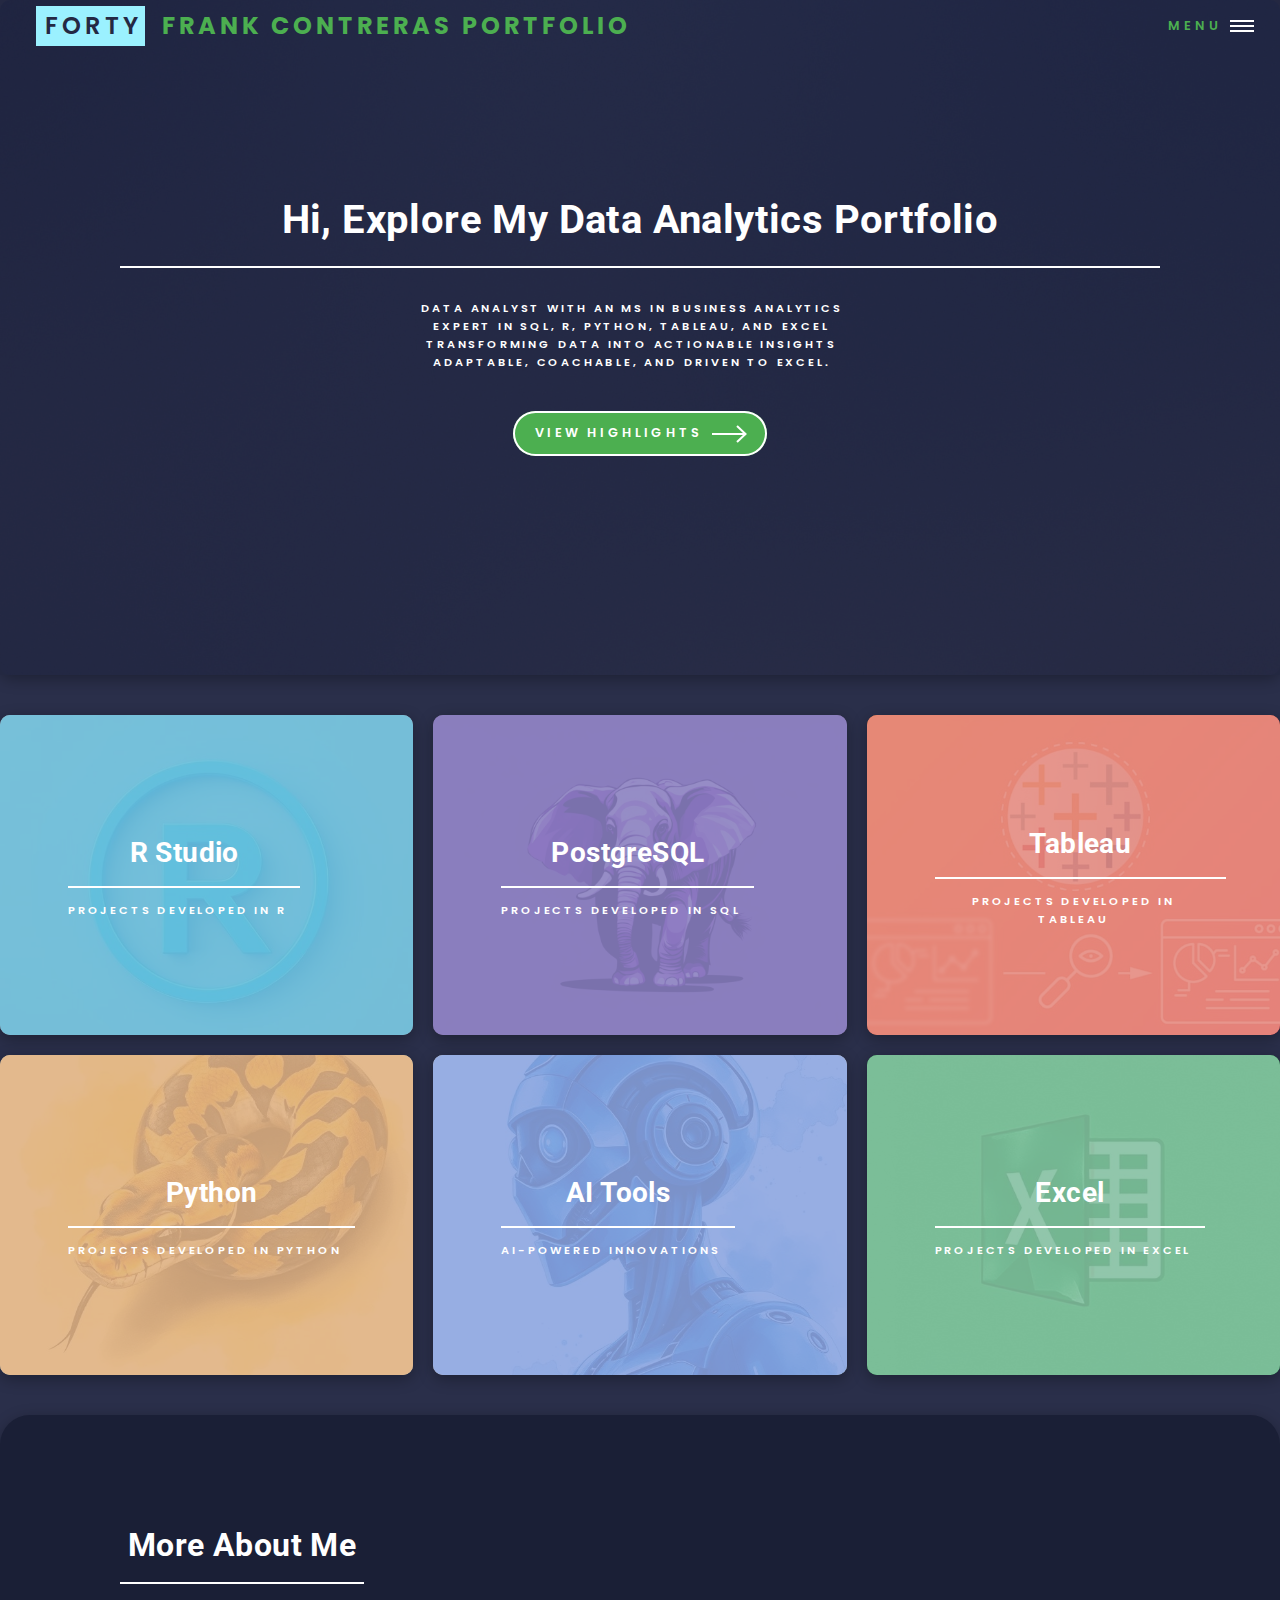
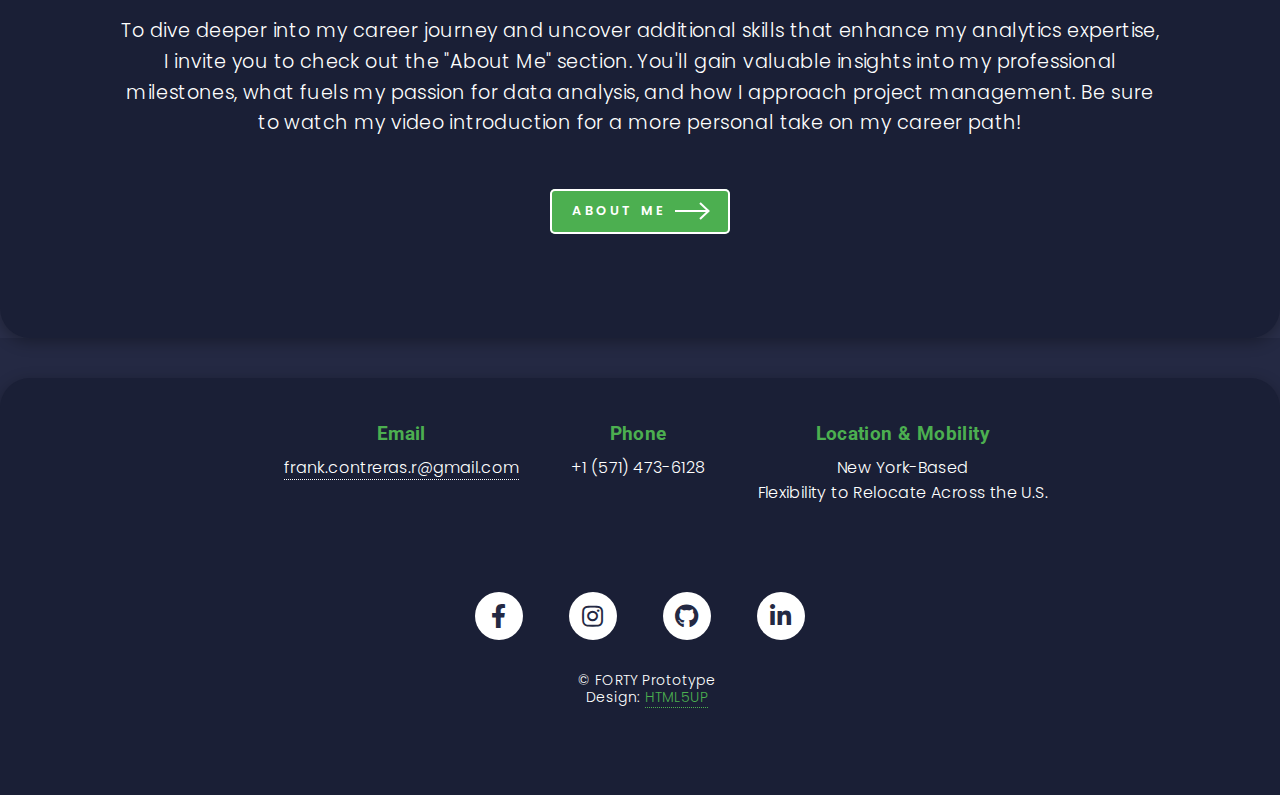
==== commit 0949fb2d: "Update index.html" ====
--- a/index.html
+++ b/index.html
@@ -6,11 +6,293 @@
 -->
 <html>
 	<head>
-		<title>Forty by HTML5 UP</title>
+		<title>Frank Contreras Portfolio</title>
 		<meta charset="utf-8" />
 		<meta name="viewport" content="width=device-width, initial-scale=1, user-scalable=no" />
+		<link href="https://fonts.googleapis.com/css2?family=Roboto:wght@400;500;700&family=Poppins:wght@400;600&display=swap" rel="stylesheet">
 		<link rel="stylesheet" href="assets/css/main.css" />
 		<noscript><link rel="stylesheet" href="assets/css/noscript.css" /></noscript>
+		<style>
+			/* General Styles */
+			body {
+				background-color: #242943;
+				color: #ffffff;
+				font-family: 'Poppins', sans-serif;
+				line-height: 1.6;
+			}
+
+			h1, h2, h3 {
+				font-family: 'Roboto', sans-serif;
+				font-weight: 700;
+				color: #ffffff;
+			}
+
+			a {
+				color: #4CAF50;
+				text-decoration: none;
+				transition: color 0.3s ease;
+			}
+
+			a:hover {
+				color: #45a049;
+			}
+
+			/* Header */
+			#header {
+				background-color: #1a1f36;
+				padding: 0px 0;
+				box-shadow: 0 4px 15px rgba(0, 0, 0, 0.3);
+			}
+
+			#header .logo {
+				font-size: 1.5em;
+				font-weight: bold;
+			}
+
+			#header .logo span {
+				color: #4CAF50;
+			}
+
+			/* Menu */
+			#menu {
+				background-color: #1a1f36;
+				padding: 20px;
+				border-radius: 8px;
+				box-shadow: 0 4px 15px rgba(0, 0, 0, 0.3);
+			}
+
+			#menu .links li a {
+				color: #ffffff;
+				transition: color 0.3s ease;
+			}
+
+			#menu .links li a:hover {
+				color: #4CAF50;
+			}
+
+			#menu .actions .button {
+				background-color: #4CAF50;
+				color: #ffffff;
+				transition: background-color 0.3s ease;
+			}
+
+			#menu .actions .button:hover {
+				background-color: #45a049;
+			}
+
+			/* Banner */
+			#banner {
+				background-color: #1a1f36;
+				padding: 60px 0;
+				text-align: center;
+				border-radius: 10px;
+				box-shadow: 0 4px 15px rgba(0, 0, 0, 0.3);
+			}
+
+			#banner h1 {
+				font-size: 2.5em;
+				margin-bottom: 20px;
+			}
+
+			#banner p {
+				font-size: 1.2em;
+				margin-bottom: 30px;
+			}
+			#banner > .inner .content {
+				display: flex;
+				flex-direction: column; /* Stacks the content vertically */
+				align-items: center; /* Centers the content horizontally */
+				justify-content: center; /* Centers vertically */
+				margin: 0 0 2em 0;
+				text-align: center;
+			}
+
+			#banner .actions {
+				margin-top: 20px; /* Adds space between content and button */
+			}	
+			#banner .button {
+				background-color: #4CAF50;
+				color: #ffffff;
+				padding: -10px 70px;
+				border-radius: 30px;
+				transition: background-color 0.3s ease;
+				margin-top: 20px; /* Adds margin above the button if needed */
+			}
+
+			#banner .button:hover {
+				background-color: #45a049;
+			}
+			
+			/* Tiles Section */
+			.tiles {
+				display: flex;
+				flex-wrap: wrap;
+				justify-content: space-between;
+				gap: 20px;
+				padding: 40px 0;
+			}
+
+			.tiles article {
+				background-color: #1a1f36;
+				border-radius: 10px;
+				overflow: hidden;
+				box-shadow: 0 4px 15px rgba(0, 0, 0, 0.3);
+				transition: transform 0.3s ease;
+				flex: 1 1 calc(33.333% - 20px);
+			}
+
+			.tiles article:hover {
+				transform: translateY(-10px);
+			}
+
+			.tiles .image {
+				display: block;
+				width: 100%;
+				height: 200px;
+				overflow: hidden;
+			}
+
+			.tiles .image img {
+				width: 100%;
+				height: 100%;
+				object-fit: cover;
+			}
+
+			.tiles .major {
+				padding: 20px;
+				text-align: center;
+			}
+
+			.tiles h3 {
+				font-size: 1.5em;
+				margin-bottom: 10px;
+			}
+
+			.tiles p {
+				font-size: 1em;
+				color: white;
+			}
+
+			/* About Me Section */
+			#two {
+				background-color: #1a1f36;
+				padding: 40px 0;
+				text-align: center;
+				border-radius: 30px;
+				box-shadow: 0 4px 15px rgba(0, 0, 0, 0.3);
+				display: flex;
+				flex-direction: column; /* Ensures content is stacked vertically */
+				align-items: center; /* Centers the content horizontally */
+				justify-content: center; /* Centers content vertically */
+			}
+
+			#two h2 {
+				font-size: 2em;
+				margin-bottom: 20px;
+			}
+
+			#two p {
+				font-size: 1.2em;
+				margin-bottom: 30px;
+			}
+
+			#two .actions {
+				display: flex;
+				justify-content: center; /* Centers the button horizontally */
+				margin-top: 20px; /* Adds space between the paragraph and the button */
+			}
+
+			#two .button {
+				background-color: #4CAF50;
+				color: #ffffff;
+				padding: -10px 90px;
+				border-radius: 5px;
+				transition: background-color 0.3s ease;
+				margin-top: 20px; /* Adds space between content and button */
+			}
+
+			#two .button:hover {
+				background-color: #45a049;
+			}
+
+
+			/* Contact Section */
+			.contact-section {
+				display: flex;
+				justify-content: center;
+				text-align: center;
+				padding: 40px 20px;
+				background-color: #1a1f36;
+				border-radius: 30px;
+				box-shadow: 0 4px 15px rgba(0, 0, 0, 0.3);
+				color: #ffffff;
+				margin-top: 40px;
+			}
+
+			.contact-content {
+				display: flex;
+				gap: 50px;
+			}
+
+			.contact-method h3 {
+				margin-bottom: 5px;
+				font-size: 1.2em;
+				color: #4CAF50;
+			}
+
+			.contact-method a,
+			.contact-method span {
+				color: #ffffff;
+				text-decoration: none;
+				font-size: 1em;
+			}
+
+			.contact-method a:hover {
+				color: #4CAF50;
+				text-decoration: underline;
+			}
+
+			/* Footer */
+			.footer-section {
+				text-align: center;
+				padding: 30px 0;
+				background-color: #1a1f36;
+				margin-top: -80px;
+			}
+
+			.icons {
+				list-style: none;
+				display: flex;
+				justify-content: center;
+				gap: 30px;
+				padding: 0;
+			}
+
+			.icons li {
+				display: inline-block;
+			}
+
+			.icons .icon {
+				font-size: 24px;
+				color: #4CAF50;
+				transition: color 0.3s ease;
+			}
+
+			.icons .icon:hover {
+				color: #45a049;
+			}
+
+			.copyright {
+				margin-top: 20px;
+				font-size: 14px;
+				color: #a0a0a0;
+			}
+			.copyright p {
+			margin: 0;
+			line-height: 1.2;
+			color: #ffffff;
+			}
+		</style>
 	</head>
 	<body class="is-preload">
 
@@ -33,8 +315,7 @@
 						</ul>
 						<ul class="actions stacked">
 							<li><a href="https://www.linkedin.com/in/frankcontrerasramos/details/certifications/" class="button primary fit">Explore Certifications</a></li>
-							<li><a href="https://waykitech.com/" class="button fit">Consulting Services</a></li>
-							
+							<li><a href="https://nycds.org/donate/" class="button fit">Fair Trial Rights</a></li>
 						</ul>
 					</nav>
 
@@ -42,13 +323,13 @@
 					<section id="banner" class="major">
 						<div class="inner">
 							<header class="major">
-								<h1>Hi, This is My Portfolio</h1>
+								<h1>Hi, Explore My Data Analytics Portfolio</h1>
 							</header>
 							<div class="content">
-								<p> Data Analyst with a MS in Business Analytics<br />
-									Proficient in SQL, R, Python, Tableau, and Excel<br />
-									Data visualization and data-driven insights<br />
-									Coachable, adaptable, driven, unstoppable.</p>
+								<p> Data Analyst with an MS in Business Analytics<br /> 
+									Expert in SQL, R, Python, Tableau, and Excel<br /> 
+									Transforming data into actionable insights<br />
+									Adaptable, coachable, and driven to excel.</p>
 								<ul class="actions">
 									<li><a href="#one" class="button next scrolly">View Highlights</a></li>
 								</ul>
@@ -61,7 +342,6 @@
 
 						<!-- One -->
 							<section id="one" class="tiles">
-								
 								<article>
 									<span class="image">
 										<img src="images/Rbanner.jpg" alt="" />
@@ -70,9 +350,7 @@
 										<h3><a href="landing.html" class="link">R Studio</a></h3>
 										<p>Projects Developed in R</p>
 									</header>
-									
-								</article>
-								
+								</article>
 								<article>
 									<span class="image">
 										<img src="images/Postgresql.jpg" alt="" />
@@ -81,7 +359,6 @@
 										<h3><a href="landing2.html" class="link">PostgreSQL</a></h3>
 										<p>Projects Developed in SQL</p>
 									</header>
-									
 								</article>
 								<article>
 									<span class="image">
@@ -91,7 +368,6 @@
 										<h3><a href="landing3.html" class="link">Tableau</a></h3>
 										<p>Projects Developed in Tableau</p>
 									</header>
-									
 								</article>
 								<article>
 									<span class="image">
@@ -101,7 +377,6 @@
 										<h3><a href="landing4.html" class="link">Python</a></h3>
 										<p>Projects Developed in Python</p>
 									</header>
-									
 								</article>
 								<article>
 									<span class="image">
@@ -111,7 +386,6 @@
 										<h3><a href="landing5.html" class="link">AI Tools</a></h3>
 										<p>AI-Powered Innovations</p>
 									</header>
-									
 								</article>
 								<article>
 									<span class="image">
@@ -121,7 +395,6 @@
 										<h3><a href="landing6.html" class="link">Excel</a></h3>
 										<p>Projects Developed in Excel</p>
 									</header>
-									
 								</article>
 							</section>
 
@@ -131,7 +404,7 @@
 									<header class="major">
 										<h2>More About Me</h2>
 									</header>
-									<p>To explore my career journey and discover additional skills that complement my core analytics expertise, I invite you to visit the "About Me" section. There, you'll find a deeper insight into my professional background and what drives my passion for data analysis and project management.</p>
+									<p>To dive deeper into my career journey and uncover additional skills that enhance my analytics expertise, I invite you to check out the "About Me" section. You'll gain valuable insights into my professional milestones, what fuels my passion for data analysis, and how I approach project management. Be sure to watch my video introduction for a more personal take on my career path!</p>
 									<ul class="actions">
 										<li><a href="generic.html" class="button next">About Me</a></li>
 									</ul>
@@ -141,126 +414,36 @@
 					</div>
 
 				<!-- Contact -->
-				<section class="split-container">
-					<div class="contact-section">
-						<section>
-							<div class="contact-method">
-								<h3>Email</h3>
-								<a href="https://mail.google.com/mail/u/0/?tab=rm&ogbl#inbox?compose=CllgCJZdBjcpvDpJVfNhsmKxRScvFkNspFSQgtRFnPgzQWhGccGJBnQRvLmhJVtBPKSPDkTdZDV"target="_blank" rel="noopener noreferrer">frank.contreras.r@gmail.com</a>
-							</div>
-							
-						</section>
-						<section>
-							<div class="contact-method">
-								<h3>Phone</h3>
-								<span>+1 (571) 473-6128</span>
-							</div>
-						</section>
-						<section>
-							<div class="contact-method">
-								<h3>Location & Mobility</h3>
-								<span>New York-Based<br /> Flexibility to Relocate Across the U.S.</span>
-							</div>
-						</section>
-																	
+				<section class="contact-section">
+					<div class="contact-method">
+						<h3>Email</h3>
+						<a href="mailto:frank.contreras.r@gmail.com">frank.contreras.r@gmail.com</a>
 					</div>
-					<div class="footer-section">
-						<!-- Footer -->
-						<footer id="footer">
-							<div class="inner">
-								<ul class="icons">
-									<li><a href="https://www.facebook.com/frank.contreras.927/" class="icon brands alt fa-facebook-f"><span class="label">Facebook</span></a></li>
-									<li><a href="https://www.instagram.com/frank.contreras.927/" class="icon brands alt fa-instagram"><span class="label">Instagram</span></a></li>
-									<li><a href="https://github.com/FrankCoRa" class="icon brands alt fa-github"><span class="label">GitHub</span></a></li>
-									<li><a href="https://www.linkedin.com/in/frankcontrerasramos/" class="icon brands alt fa-linkedin-in"><span class="label">LinkedIn</span></a></li>
-								</ul>
-								<ul class="copyright">
-									<li>&copy; FORTY Prototype</li>
-									<li style="margin-right: -50px;">Design: <a href="https://html5up.net">HTML5 UP</a></li>
-								</ul>
-								
-							</div>
-						</footer>
+					<div class="contact-method">
+						<h3>Phone</h3>
+						<span>+1 (571) 473-6128</span>
 					</div>
-					
-					<style>/* Container for contact info */
-						.contact-section {
-							display: flex;
-							flex-direction: column;   /* Stack the sections vertically */
-							justify-content: center;  /* Center the content vertically */
-							align-items: center;      /* Center the content horizontally */
-							height: 50vh;            /* Full viewport height for vertical centering */
-							text-align: center;       /* Center text inside the sections */
-						}
-						
-						/* Each contact method should have space and be centered */
-						.contact-method {
-							margin-bottom: 40px; /* Space between each contact method */
-						}
-						
-						/* Optional styling for links */
-						.contact-method a {
-							text-decoration: none; /* Remove underline from links */
-							color: #ffffff;           /* Black text for links, you can customize */
-						}
-						
-						.contact-method span, .contact-method h3 {
-							display: block;
-							margin: -8px 0; /* Add some space between title and content */
-						}
-						/* Flexbox container for the footer */
-						#footer .inner {
-							display: flex;
-							flex-direction: column;
-							align-items: center;   /* Center align all content */
-							justify-content: center;
-						}
-					
-						.icons {
-							list-style: none;
-							display: flex;
-							justify-content: center;   /* Ensure horizontal centering */
-							align-items: center;       /* Ensure vertical alignment */
-							gap: 30px;                 /* Adjust spacing between icons */
-							padding: 0;
-							margin: 0px auto;         /* Center horizontally within the container */
-							position: relative;        /* Position the icons relative to its container */
-							left: 30px;                /* Shift the icons 20px to the right */
-						}		
-
-						/* Individual list items (icons) */
-						.icons li {
-							display: inline-block;
-							text-align: center;        /* Center the content inside each list item */
-						}
-
-						/* Styling for icons */
-						.icons .icon {
-							font-size: 22px;           /* Increase the icon size if desired */
-						}
-					
-						/* Optional: Adjust the size of the entire footer section */
-						.footer-section {
-							text-align: center;
-							padding: 0px 0;
-							background-color: #242943; /* Optional: Add background color */
-						}
-					
-						/* Styling for copyright text */
-						.copyright {
-							margin-top: 15px;
-						}
-					
-						/* General reset for margins and padding */
-						h3, a, span {
-							margin: 0;
-							padding: 0;
-						}
-					</style>
-				</section>	
-				
-				
-				
+					<div class="contact-method">
+						<h3>Location & Mobility</h3>
+						<span>New York-Based<br /> Flexibility to Relocate Across the U.S.</span>
+					</div>
+				</section>
+
+				<!-- Footer -->
+				<footer class="footer-section">
+					<div class="inner">
+						<ul class="icons">
+							<li><a href="https://www.facebook.com/frank.contreras.927/" class="icon brands alt fa-facebook-f"><span class="label">Facebook</span></a></li>
+							<li><a href="https://www.instagram.com/frank.contreras.927/" class="icon brands alt fa-instagram"><span class="label">Instagram</span></a></li>
+							<li><a href="https://github.com/FrankCoRa" class="icon brands alt fa-github"><span class="label">GitHub</span></a></li>
+							<li><a href="https://www.linkedin.com/in/frankcontrerasramos/" class="icon brands alt fa-linkedin-in"><span class="label">LinkedIn</span></a></li>
+						</ul>
+						<ul class="copyright">
+							<p>&copy; FORTY Prototype</p>
+							<p>Design: <a href="https://html5up.net">HTML5UP</a></p>
+						</ul>
+					</div>
+				</footer>
 
 			</div>
 
@@ -274,4 +457,4 @@
 			<script src="assets/js/main.js"></script>
 
 	</body>
-</html>+</html>
